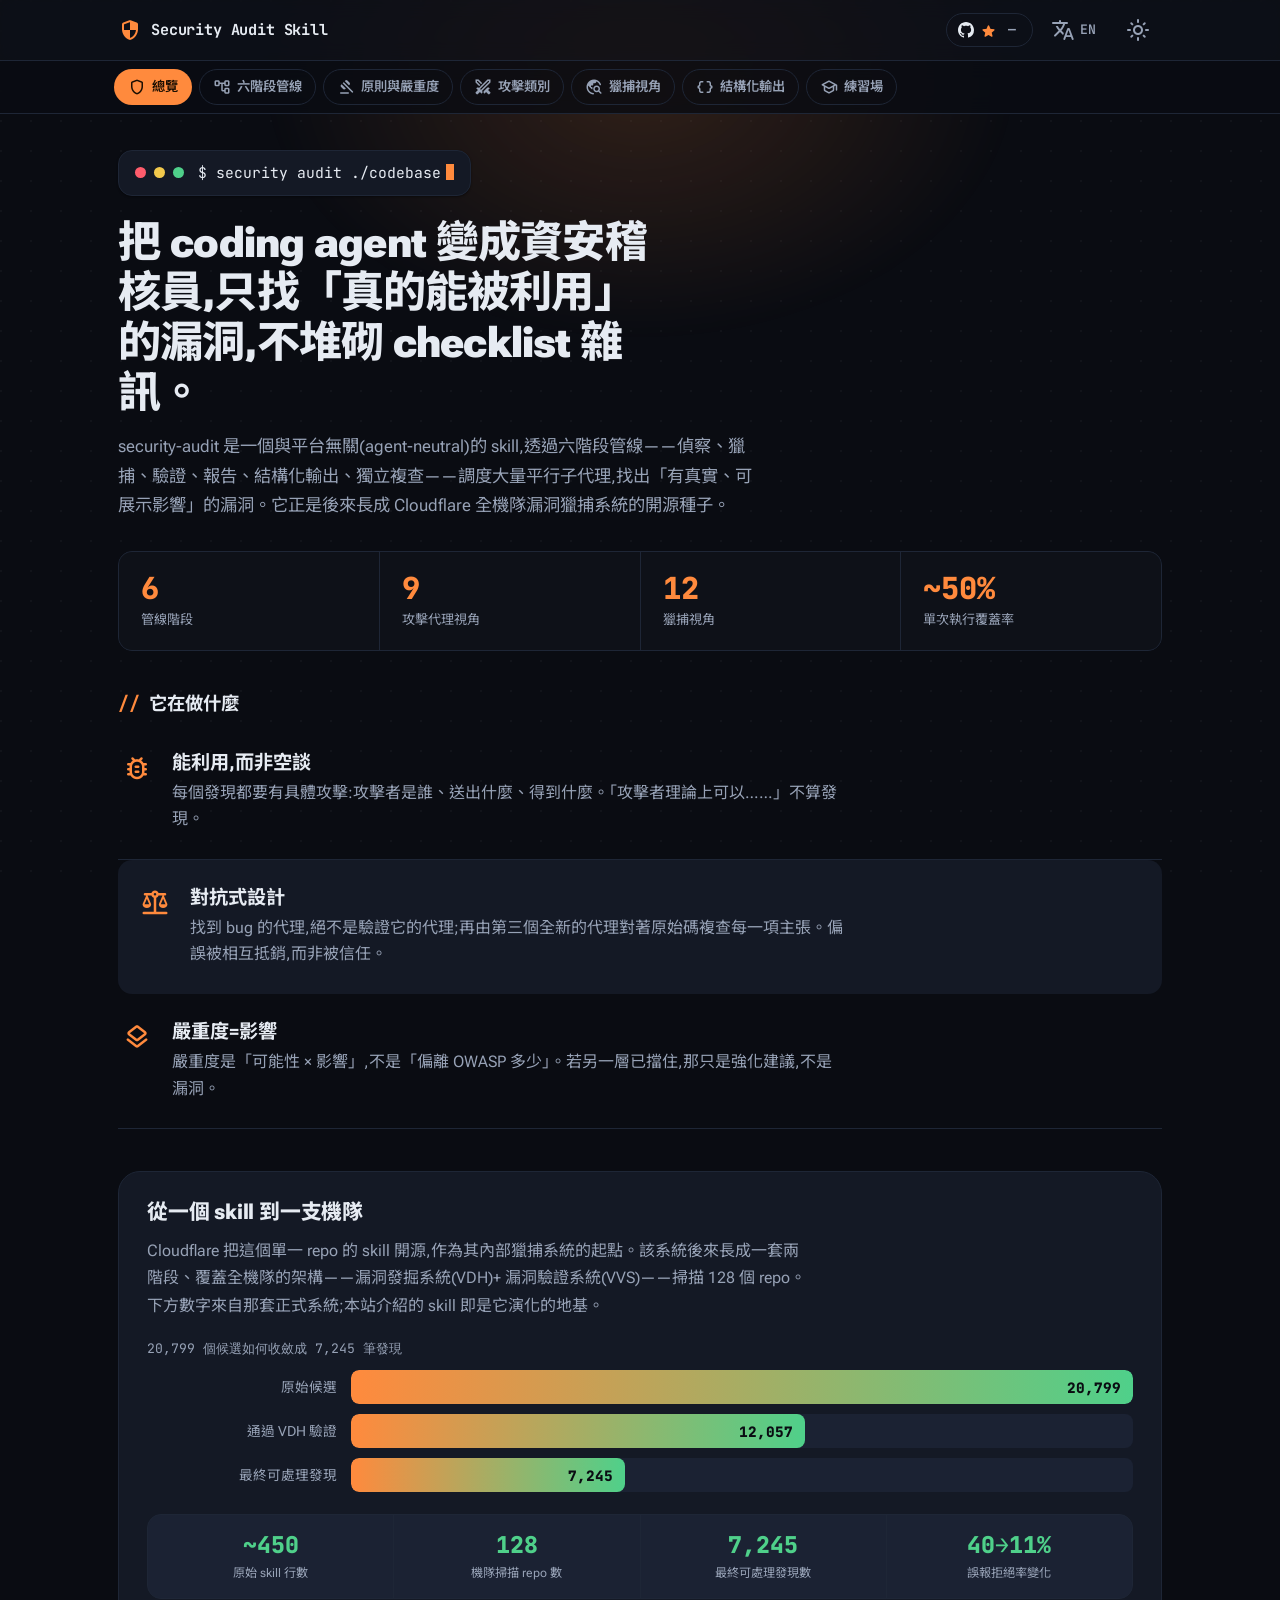
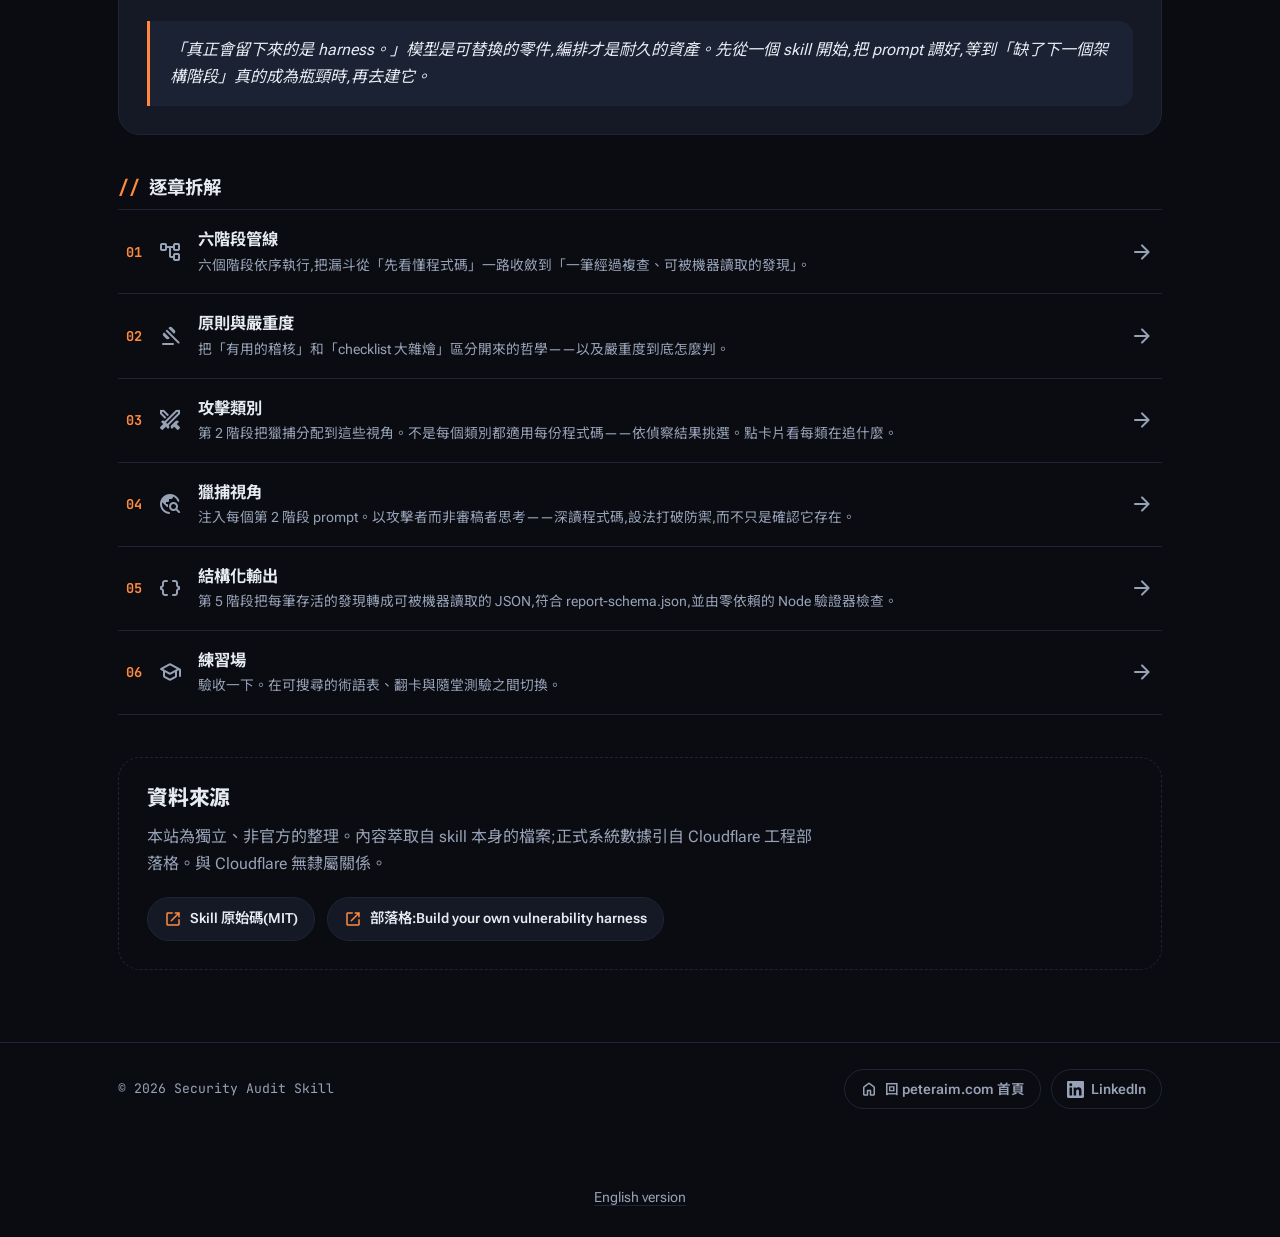
==== zh-Hant/index.html @ 6f6c8553 "feat: 中文版有自己的網址 /zh-Hant/,一個語言一個網址 原本七頁只有英文一組網址,中文內容只活在 JS 字典裡:搜尋引擎抓不到中文版, 使用者也無法把中文版分享出去(貼出去的連結對別人可" ====
<!DOCTYPE html>
<html lang="zh-Hant" data-theme="dark">
<head>
  <meta charset="UTF-8" />
  <title>總覽 · Security Audit Skill</title>
  <!-- Google tag (gtag.js) -->
  <script async src="https://www.googletagmanager.com/gtag/js?id=G-RM0FBMMBLL"></script>
  <script>
    window.dataLayer = window.dataLayer || [];
    function gtag(){dataLayer.push(arguments);}
    gtag('js', new Date());
    gtag('config', 'G-RM0FBMMBLL');
  </script>
  <meta name="viewport" content="width=device-width, initial-scale=1.0, viewport-fit=cover" />
  <meta name="description" content="Cloudflare 開源 agentic 資安稽核 skill 的互動式拆解。" />
  <meta name="theme-color" content="#0A0C12" />
  <link rel="icon" href="data:image/svg+xml,<svg xmlns='http://www.w3.org/2000/svg' viewBox='0 0 32 32'><rect width='32' height='32' rx='7' fill='%23FF8A3D'/><path d='M16 5 L25 8 V15 C25 21 21 25 16 27 C11 25 7 21 7 15 V8 Z' fill='%230A0C12'/><path d='M12.4 16 l2.5 2.5 L20 13.3' fill='none' stroke='%23FF8A3D' stroke-width='2.3' stroke-linecap='round' stroke-linejoin='round'/></svg>" />
  <link rel="canonical" href="https://cloudflare-security-skill.peteraim.com/zh-Hant/" />
  <link rel="alternate" hreflang="en" href="https://cloudflare-security-skill.peteraim.com/" />
  <link rel="alternate" hreflang="zh-Hant" href="https://cloudflare-security-skill.peteraim.com/zh-Hant/" />
  <link rel="alternate" hreflang="x-default" href="https://cloudflare-security-skill.peteraim.com/" />
  <meta property="og:type" content="website" />
  <meta property="og:site_name" content="Security Audit Skill" />
  <meta property="og:title" content="總覽 · Security Audit Skill" />
  <meta property="og:description" content="Cloudflare 開源 agentic 資安稽核 skill 的互動式拆解。" />
  <meta property="og:url" content="https://cloudflare-security-skill.peteraim.com/zh-Hant/" />
  <meta name="twitter:card" content="summary" />
  <meta name="twitter:title" content="總覽 · Security Audit Skill" />
  <meta name="twitter:description" content="Cloudflare 開源 agentic 資安稽核 skill 的互動式拆解。" />
  <link rel="preconnect" href="https://fonts.googleapis.com" />
  <link rel="preconnect" href="https://fonts.gstatic.com" crossorigin />
  <link href="https://fonts.googleapis.com/css2?family=Roboto+Flex:opsz,wght@8..144,400..700&family=Noto+Sans+TC:wght@400;500;700&family=JetBrains+Mono:wght@400;500;700&display=swap" rel="stylesheet" />
  <link href="https://fonts.googleapis.com/css2?family=Material+Symbols+Rounded:opsz,wght,FILL,GRAD@24,400,0,0&display=swap" rel="stylesheet" />
  <link rel="stylesheet" href="../assets/styles.css" />
  <script type="application/ld+json">
  {
    "@context": "https://schema.org",
    "@type": "WebSite",
    "name": "Security Audit Skill",
    "description": "Cloudflare 開源 agentic 資安稽核 skill 的互動式拆解。",
    "url": "https://cloudflare-security-skill.peteraim.com/zh-Hant/"
  }
  </script>
</head>
<body data-page="home">
  <!-- shell.js injects the app bar, cross-page nav, footer and dialog around this -->
  <main id="page">
<section class="hero" data-item=""><div class="terminal" aria-hidden="true"><span class="terminal__dot"></span><span class="terminal__dot"></span><span class="terminal__dot"></span><code class="terminal__cmd">$ security audit ./codebase<span class="terminal__caret"></span></code></div><h1 class="hero__title">把 coding agent 變成資安稽核員,只找「真的能被利用」的漏洞,不堆砌 checklist 雜訊。</h1><p class="hero__lede">security-audit 是一個與平台無關(agent-neutral)的 skill,透過六階段管線——偵察、獵捕、驗證、報告、結構化輸出、獨立複查——調度大量平行子代理,找出「有真實、可展示影響」的漏洞。它正是後來長成 Cloudflare 全機隊漏洞獵捕系統的開源種子。</p></section><div class="statbar"><div class="statbar__item" data-item=""><b class="statbar__value" data-count="6">6</b><span class="statbar__label">管線階段</span></div><div class="statbar__item" data-item=""><b class="statbar__value" data-count="9">9</b><span class="statbar__label">攻擊代理視角</span></div><div class="statbar__item" data-item=""><b class="statbar__value" data-count="12">12</b><span class="statbar__label">獵捕視角</span></div><div class="statbar__item" data-item=""><b class="statbar__value" data-count="~50%">~50%</b><span class="statbar__label">單次執行覆蓋率</span></div></div><h2 class="section-label"><span class="section-label__hash">//</span> 它在做什麼</h2><div class="fbands"><div class="fband reveal is-in" data-item=""><div class="fband__inner"><span class="material-symbols-rounded fband__icon" aria-hidden="true">bug_report</span><div class="fband__text"><h3 class="fband__title">能利用,而非空談</h3><p class="fband__body">每個發現都要有具體攻擊:攻擊者是誰、送出什麼、得到什麼。「攻擊者理論上可以……」不算發現。</p></div></div></div><div class="fband reveal fband--alt is-in" data-item=""><div class="fband__inner"><span class="material-symbols-rounded fband__icon" aria-hidden="true">balance</span><div class="fband__text"><h3 class="fband__title">對抗式設計</h3><p class="fband__body">找到 bug 的代理,絕不是驗證它的代理;再由第三個全新的代理對著原始碼複查每一項主張。偏誤被相互抵銷,而非被信任。</p></div></div></div><div class="fband reveal is-in" data-item=""><div class="fband__inner"><span class="material-symbols-rounded fband__icon" aria-hidden="true">layers</span><div class="fband__text"><h3 class="fband__title">嚴重度=影響</h3><p class="fband__body">嚴重度是「可能性 × 影響」,不是「偏離 OWASP 多少」。若另一層已擋住,那只是強化建議,不是漏洞。</p></div></div></div></div><section class="band reveal is-in" data-item="" aria-labelledby="lineageH"><h2 class="band__title" id="lineageH">從一個 skill 到一支機隊</h2><p class="band__body">Cloudflare 把這個單一 repo 的 skill 開源,作為其內部獵捕系統的起點。該系統後來長成一套兩階段、覆蓋全機隊的架構——漏洞發掘系統(VDH)+ 漏洞驗證系統(VVS)——掃描 128 個 repo。下方數字來自那套正式系統;本站介紹的 skill 即是它演化的地基。</p><div class="funnel" data-item=""><div class="funnel__h">20,799 個候選如何收斂成 7,245 筆發現</div><div class="funnel__row"><span class="funnel__label">原始候選</span><div class="funnel__track"><div class="funnel__bar" style="width:100%"><span class="funnel__val">20,799</span></div></div></div><div class="funnel__row"><span class="funnel__label">通過 VDH 驗證</span><div class="funnel__track"><div class="funnel__bar" style="width:58%"><span class="funnel__val">12,057</span></div></div></div><div class="funnel__row"><span class="funnel__label">最終可處理發現</span><div class="funnel__track"><div class="funnel__bar" style="width:35%"><span class="funnel__val">7,245</span></div></div></div></div><div class="metricbar"><div class="metricbar__item"><b class="metricbar__value">~450</b><span class="metricbar__label">原始 skill 行數</span></div><div class="metricbar__item"><b class="metricbar__value">128</b><span class="metricbar__label">機隊掃描 repo 數</span></div><div class="metricbar__item"><b class="metricbar__value">7,245</b><span class="metricbar__label">最終可處理發現數</span></div><div class="metricbar__item"><b class="metricbar__value">40→11%</b><span class="metricbar__label">誤報拒絕率變化</span></div></div><blockquote class="quote">「真正會留下來的是 harness。」模型是可替換的零件,編排才是耐久的資產。先從一個 skill 開始,把 prompt 調好,等到「缺了下一個架構階段」真的成為瓶頸時,再去建它。</blockquote></section><h2 class="section-label"><span class="section-label__hash">//</span> 逐章拆解</h2><nav class="idxlist" aria-label="逐章拆解"><a class="idxrow reveal is-in" data-item="" href="pipeline.html" aria-label="六階段管線"><span class="idxrow__n">01</span><span class="material-symbols-rounded idxrow__icon" aria-hidden="true">account_tree</span><span class="idxrow__text"><b>六階段管線</b><span>六個階段依序執行,把漏斗從「先看懂程式碼」一路收斂到「一筆經過複查、可被機器讀取的發現」。</span></span><span class="material-symbols-rounded idxrow__go" aria-hidden="true">arrow_forward</span></a><a class="idxrow reveal is-in" data-item="" href="principles.html" aria-label="原則與嚴重度"><span class="idxrow__n">02</span><span class="material-symbols-rounded idxrow__icon" aria-hidden="true">gavel</span><span class="idxrow__text"><b>原則與嚴重度</b><span>把「有用的稽核」和「checklist 大雜燴」區分開來的哲學——以及嚴重度到底怎麼判。</span></span><span class="material-symbols-rounded idxrow__go" aria-hidden="true">arrow_forward</span></a><a class="idxrow reveal is-in" data-item="" href="attacks.html" aria-label="攻擊類別"><span class="idxrow__n">03</span><span class="material-symbols-rounded idxrow__icon" aria-hidden="true">swords</span><span class="idxrow__text"><b>攻擊類別</b><span>第 2 階段把獵捕分配到這些視角。不是每個類別都適用每份程式碼——依偵察結果挑選。點卡片看每類在追什麼。</span></span><span class="material-symbols-rounded idxrow__go" aria-hidden="true">arrow_forward</span></a><a class="idxrow reveal is-in" data-item="" href="hunting.html" aria-label="獵捕視角"><span class="idxrow__n">04</span><span class="material-symbols-rounded idxrow__icon" aria-hidden="true">travel_explore</span><span class="idxrow__text"><b>獵捕視角</b><span>注入每個第 2 階段 prompt。以攻擊者而非審稿者思考——深讀程式碼,設法打破防禦,而不只是確認它存在。</span></span><span class="material-symbols-rounded idxrow__go" aria-hidden="true">arrow_forward</span></a><a class="idxrow reveal is-in" data-item="" href="schema.html" aria-label="結構化輸出"><span class="idxrow__n">05</span><span class="material-symbols-rounded idxrow__icon" aria-hidden="true">data_object</span><span class="idxrow__text"><b>結構化輸出</b><span>第 5 階段把每筆存活的發現轉成可被機器讀取的 JSON,符合 report-schema.json,並由零依賴的 Node 驗證器檢查。</span></span><span class="material-symbols-rounded idxrow__go" aria-hidden="true">arrow_forward</span></a><a class="idxrow reveal is-in" data-item="" href="practice.html" aria-label="練習場"><span class="idxrow__n">06</span><span class="material-symbols-rounded idxrow__icon" aria-hidden="true">school</span><span class="idxrow__text"><b>練習場</b><span>驗收一下。在可搜尋的術語表、翻卡與隨堂測驗之間切換。</span></span><span class="material-symbols-rounded idxrow__go" aria-hidden="true">arrow_forward</span></a></nav><section class="band band--muted reveal is-in" data-item="" aria-labelledby="srcH"><h2 class="band__title" id="srcH">資料來源</h2><p class="band__body">本站為獨立、非官方的整理。內容萃取自 skill 本身的檔案;正式系統數據引自 Cloudflare 工程部落格。與 Cloudflare 無隸屬關係。</p><div class="srclinks"><a class="srclink" href="https://github.com/cloudflare/security-audit-skill" target="_blank" rel="noopener"><span class="material-symbols-rounded" aria-hidden="true">open_in_new</span><span>Skill 原始碼(MIT)</span></a><a class="srclink" href="https://blog.cloudflare.com/build-your-own-vulnerability-harness" target="_blank" rel="noopener"><span class="material-symbols-rounded" aria-hidden="true">open_in_new</span><span>部落格:Build your own vulnerability harness</span></a></div></section>
</main>

  <script src="../data/data.js"></script>
  <script src="../assets/shell.js"></script>
  <script src="../assets/app.js"></script>
<p class="lang-alt-link" style="text-align:center;padding:12px;"><a href="/" hreflang="en" rel="alternate" lang="en">English version</a></p>
</body>
</html>
---- assets/styles.css ----
/* =========================================================================
   styles.css — "security console" aesthetic on an MD3 token base.
   Dark-first, monospace accents, severity color coding. Pure CSS, no build.
   Non-card layouts: stat strips, feature rows, index lists, a stepper,
   numbered editorial lists, an accordion, and tables.
   shell.js depends on the chrome classes (appbar, gh-star, pagenav, navpill,
   footer, dialog, skip-link, icon-btn) — keep them styled.
   ========================================================================= */

/* ---- Tokens : DARK (default) ---- */
:root,
[data-theme="dark"] {
  --background:#0A0C12; --on-background:#E6EBF2;
  --surface:#0E1118;
  --surface-container:#141925; --surface-container-high:#1B2233; --surface-variant:#232B3D;
  --on-surface:#E6EBF2; --on-surface-variant:#97A2B6;
  --outline:#2C3547; --outline-variant:#1E2636;
  --primary:#FF8A3D; --on-primary:#1A0E02; --primary-container:#3A2410; --on-primary-container:#FFD9B8;
  --secondary:#4FD08A; --on-secondary:#06210F; --secondary-container:#123322; --on-secondary-container:#BFF3D6;
  --error:#FF5C6C; --success:#4FD08A;
  --sev-critical:#FF5C6C; --sev-high:#FF9B42; --sev-medium:#F2C94C; --sev-low:#5AA9FF;
  --grid-dot:rgba(255,255,255,.035);
  --glow:rgba(255,138,61,.16);
  --elev-1:0 1px 2px rgba(0,0,0,.4);
  --elev-2:0 6px 20px rgba(0,0,0,.45);
  --elev-3:0 16px 48px rgba(0,0,0,.55);
  --radius-sm:8px; --radius:14px; --radius-lg:22px;
  --font-body:"Roboto Flex","Inter","Noto Sans TC",system-ui,sans-serif;
  --font-mono:"JetBrains Mono","Roboto Mono",ui-monospace,SFMono-Regular,Menlo,monospace;
}
/* ---- Tokens : LIGHT ---- */
[data-theme="light"] {
  --background:#F4F6FA; --on-background:#131722;
  --surface:#FFFFFF;
  --surface-container:#FFFFFF; --surface-container-high:#EEF1F6; --surface-variant:#E3E8F0;
  --on-surface:#131722; --on-surface-variant:#51607A;
  --outline:#C3CCDA; --outline-variant:#DCE3EE;
  --primary:#C2570C; --on-primary:#FFFFFF; --primary-container:#FFE7D2; --on-primary-container:#4A2400;
  --secondary:#1F9D57; --on-secondary:#FFFFFF; --secondary-container:#D6F5E3; --on-secondary-container:#0A3D22;
  --error:#D32F3C; --success:#1F9D57;
  --sev-critical:#D32F3C; --sev-high:#C2570C; --sev-medium:#B7860B; --sev-low:#2563C9;
  --grid-dot:rgba(20,30,60,.05);
  --glow:rgba(194,87,12,.10);
  --elev-1:0 1px 2px rgba(20,30,60,.08),0 1px 3px rgba(20,30,60,.06);
  --elev-2:0 6px 18px rgba(20,30,60,.10);
  --elev-3:0 16px 44px rgba(20,30,60,.16);
}

/* ---- Reset / base ---- */
* { box-sizing:border-box; }
html { scroll-behavior:smooth; -webkit-text-size-adjust:100%; }
body {
  margin:0; font-family:var(--font-body); background:var(--background); color:var(--on-background);
  -webkit-font-smoothing:antialiased; transition:background .25s,color .25s; overflow-x:hidden; line-height:1.5;
}
body::before {
  content:""; position:fixed; inset:0; z-index:-2; pointer-events:none;
  background-image:radial-gradient(circle at 1px 1px,var(--grid-dot) 1px,transparent 0);
  background-size:30px 30px;
}
body::after {
  content:""; position:fixed; top:-180px; left:50%; transform:translateX(-50%); width:760px; height:520px; z-index:-1;
  background:radial-gradient(ellipse at center,var(--glow),transparent 70%); pointer-events:none; filter:blur(8px);
}
a { color:inherit; text-decoration:none; }
h1,h2,h3,h4 { line-height:1.2; }
code,pre { font-family:var(--font-mono); }
.material-symbols-rounded { font-variation-settings:"FILL" 0,"wght" 400,"GRAD" 0,"opsz" 24; line-height:1; user-select:none; }
.skip-link {
  position:absolute; left:-999px; top:8px; z-index:60; background:var(--primary); color:var(--on-primary);
  padding:8px 14px; border-radius:var(--radius-lg); font-weight:600;
}
.skip-link:focus { left:12px; }
:focus-visible { outline:2px solid var(--primary); outline-offset:2px; }

/* ---- App bar ---- */
.appbar {
  position:sticky; top:0; z-index:30;
  background:color-mix(in srgb,var(--surface) 80%,transparent);
  backdrop-filter:saturate(160%) blur(10px); border-bottom:1px solid var(--outline-variant);
}
.appbar__inner { max-width:1080px; margin:0 auto; padding:10px 18px; display:flex; align-items:center; gap:12px; }
.brand { display:flex; align-items:center; gap:9px; font-weight:700; font-size:1.04rem; color:var(--on-surface); min-width:0; overflow:hidden; letter-spacing:-.01em; }
.brand__logo { color:var(--primary); flex:0 0 auto; }
.brand__name { overflow:hidden; text-overflow:ellipsis; white-space:nowrap; font-family:var(--font-mono); font-size:.95rem; }
.appbar__actions { margin-left:auto; display:flex; align-items:center; gap:6px; flex:0 0 auto; }
.icon-btn {
  display:inline-flex; align-items:center; gap:5px; border:1px solid transparent; background:transparent; color:var(--on-surface-variant);
  border-radius:var(--radius-lg); padding:7px 11px; cursor:pointer; font:inherit; transition:background .15s,color .15s,border-color .15s;
}
.icon-btn:hover { background:var(--surface-container-high); color:var(--on-surface); border-color:var(--outline-variant); }
.icon-btn__txt { font-size:.82rem; font-weight:600; font-family:var(--font-mono); }
.gh-star { display:inline-flex; align-items:center; gap:6px; padding:6px 11px; border:1px solid var(--outline-variant); border-radius:var(--radius-lg); color:var(--on-surface-variant); background:transparent; font-family:var(--font-mono); font-size:.82rem; font-weight:700; transition:background .15s,color .15s,border-color .15s; }
.gh-star:hover { background:var(--surface-container-high); color:var(--on-surface); border-color:var(--outline); }
.gh-star__mark { color:var(--on-surface); flex:0 0 auto; }
.gh-star__icon { font-size:17px; color:var(--primary); font-variation-settings:"FILL" 1,"wght" 500; }
.gh-star__count { font-variant-numeric:tabular-nums; min-width:1.4em; text-align:center; }
@media (max-width:480px) { .gh-star { padding:6px 9px; } .gh-star__icon { display:none; } }

/* ---- Cross-page nav ---- */
.pagenav {
  position:sticky; top:55px; z-index:25; border-bottom:1px solid var(--outline-variant);
  background:color-mix(in srgb,var(--background) 84%,transparent); backdrop-filter:saturate(160%) blur(10px);
}
.pagenav__inner { max-width:1080px; margin:0 auto; padding:8px 14px; display:flex; gap:7px; overflow-x:auto; scrollbar-width:none; }
.pagenav__inner::-webkit-scrollbar { display:none; }
.navpill {
  display:inline-flex; align-items:center; gap:6px; flex:0 0 auto; padding:7px 13px; border-radius:var(--radius-lg);
  font-size:.83rem; font-weight:600; color:var(--on-surface-variant); border:1px solid var(--outline-variant);
  background:transparent; white-space:nowrap; cursor:pointer; transition:background .15s,color .15s,border-color .15s;
}
.navpill .material-symbols-rounded { font-size:18px; }
.navpill:hover { background:var(--surface-container-high); color:var(--on-surface); }
.navpill--active { background:var(--primary); color:var(--on-primary); border-color:transparent; }

/* ---- Page scaffold ---- */
.page { max-width:1080px; margin:0 auto; padding:36px 18px 24px; }
.page-head { margin-bottom:26px; }
.page-head__eyebrow {
  display:inline-flex; align-items:center; gap:7px; font-family:var(--font-mono); font-size:.78rem; font-weight:600;
  letter-spacing:.06em; text-transform:uppercase; color:var(--primary);
  background:var(--primary-container); padding:5px 11px; border-radius:var(--radius-lg); margin-bottom:14px;
}
.page-head__eyebrow .material-symbols-rounded { font-size:16px; }
.page-head h1 { margin:0 0 10px; font-size:clamp(1.7rem,4.4vw,2.5rem); font-weight:800; letter-spacing:-.02em; color:var(--on-surface); }
.page-head__sub { margin:0; max-width:64ch; font-size:1.02rem; line-height:1.6; color:var(--on-surface-variant); }
.empty { color:var(--on-surface-variant); }
.lead { max-width:70ch; font-size:1.02rem; line-height:1.7; color:var(--on-surface-variant); margin:0 0 26px; }

.section-label { font-size:1.15rem; font-weight:700; color:var(--on-surface); margin:42px 0 10px; letter-spacing:-.01em; }
.section-label__hash { font-family:var(--font-mono); color:var(--primary); margin-right:6px; }
.block { margin:44px 0 0; }
.block__title { font-size:1.2rem; font-weight:700; color:var(--on-surface); margin:0 0 8px; letter-spacing:-.01em; }
.block__note { margin:0 0 16px; color:var(--on-surface-variant); max-width:66ch; line-height:1.6; }

/* ---- reveal-on-scroll ---- */
.reveal { opacity:0; transform:translateY(14px); transition:opacity .55s ease,transform .55s ease; }
.reveal.is-in { opacity:1; transform:none; }

/* ---- HOME : hero + stat strip + feature rows + lineage band + index list ---- */
.hero { margin-bottom:8px; }
.terminal {
  display:inline-flex; align-items:center; gap:8px; background:var(--surface-container); border:1px solid var(--outline-variant);
  border-radius:var(--radius); padding:11px 16px; box-shadow:var(--elev-1); max-width:100%; overflow:hidden;
}
.terminal__dot { width:11px; height:11px; border-radius:50%; background:var(--outline); flex:0 0 auto; }
.terminal__dot:nth-child(1){ background:var(--sev-critical); }
.terminal__dot:nth-child(2){ background:var(--sev-medium); }
.terminal__dot:nth-child(3){ background:var(--success); }
.terminal__cmd { font-family:var(--font-mono); font-size:.92rem; color:var(--on-surface); white-space:nowrap; margin-left:6px; }
.terminal__caret { display:inline-block; width:8px; height:1.05em; background:var(--primary); margin-left:5px; vertical-align:-2px; animation:blink 1.1s step-end infinite; }
@keyframes blink { 50% { opacity:0; } }
.hero__title { margin:22px 0 14px; font-size:clamp(1.8rem,4.6vw,2.7rem); font-weight:800; letter-spacing:-.02em; line-height:1.16; color:var(--on-surface); max-width:22ch; }
.hero__lede { max-width:72ch; font-size:1.08rem; line-height:1.7; color:var(--on-surface-variant); margin:0; }

/* inline stat strip (separated cells, NOT cards) */
.statbar { display:grid; grid-template-columns:repeat(auto-fit,minmax(150px,1fr)); gap:1px; background:var(--outline-variant); border:1px solid var(--outline-variant); border-radius:var(--radius); overflow:hidden; margin-top:30px; }
.statbar__item { background:var(--surface); padding:20px 22px; display:flex; flex-direction:column; gap:5px; }
.statbar__value { font-family:var(--font-mono); font-size:1.9rem; font-weight:800; color:var(--primary); line-height:1.1; font-variant-numeric:tabular-nums; }
.statbar__label { font-size:.82rem; color:var(--on-surface-variant); }

/* feature rows (full-width, icon + text, divided) */
.flist { margin-top:34px; border-top:1px solid var(--outline-variant); }
.frow { display:flex; gap:18px; align-items:flex-start; padding:22px 4px; border-bottom:1px solid var(--outline-variant); }
.frow__icon { font-size:26px; color:var(--primary); flex:0 0 auto; margin-top:2px; }
.frow__title { margin:0 0 5px; font-size:1.08rem; font-weight:700; color:var(--on-surface); }
.frow__body { margin:0; color:var(--on-surface-variant); line-height:1.65; max-width:74ch; }

/* lineage / sources band */
.band { margin-top:42px; padding:28px; border:1px solid var(--outline-variant); border-radius:var(--radius-lg); background:var(--surface-container); }
.band--muted { background:transparent; border-style:dashed; }
.band__title { margin:0 0 12px; font-size:1.3rem; font-weight:800; color:var(--on-surface); letter-spacing:-.01em; }
.band__body { margin:0 0 20px; max-width:74ch; line-height:1.7; color:var(--on-surface-variant); }
.metricbar { display:grid; grid-template-columns:repeat(auto-fit,minmax(120px,1fr)); gap:1px; background:var(--outline-variant); border:1px solid var(--outline-variant); border-radius:var(--radius); overflow:hidden; margin-bottom:22px; }
.metricbar__item { background:var(--surface-container-high); padding:16px; text-align:center; }
.metricbar__value { display:block; font-family:var(--font-mono); font-size:1.45rem; font-weight:800; color:var(--secondary); line-height:1.2; }
.metricbar__label { display:block; margin-top:5px; font-size:.76rem; color:var(--on-surface-variant); }
.quote {
  margin:0; padding:16px 20px; border-left:3px solid var(--primary); background:var(--surface-container-high);
  border-radius:0 var(--radius) var(--radius) 0; color:var(--on-surface); font-size:1rem; line-height:1.65; font-style:italic;
}
.srclinks { display:flex; flex-wrap:wrap; gap:12px; }
.srclink {
  display:inline-flex; align-items:center; gap:8px; padding:10px 16px; border-radius:var(--radius-lg);
  border:1px solid var(--outline-variant); background:var(--surface-container); color:var(--on-surface);
  font-size:.9rem; font-weight:600; transition:border-color .15s,background .15s;
}
.srclink:hover { border-color:var(--primary); background:var(--surface-container-high); }
.srclink .material-symbols-rounded { font-size:18px; color:var(--primary); }

/* index / table-of-contents list */
.idxlist { border-top:1px solid var(--outline-variant); margin-top:4px; }
.idxrow { display:flex; align-items:center; gap:16px; padding:18px 8px; border-bottom:1px solid var(--outline-variant); transition:background .15s,padding .15s; }
.idxrow:hover { background:var(--surface-container); padding-left:14px; }
.idxrow__n { font-family:var(--font-mono); font-size:.85rem; font-weight:700; color:var(--primary); flex:0 0 auto; }
.idxrow__icon { font-size:24px; color:var(--on-surface-variant); flex:0 0 auto; }
.idxrow:hover .idxrow__icon { color:var(--primary); }
.idxrow__text { display:flex; flex-direction:column; gap:2px; min-width:0; flex:1; }
.idxrow__text b { font-size:1.02rem; font-weight:700; color:var(--on-surface); }
.idxrow__text span { font-size:.86rem; color:var(--on-surface-variant); overflow:hidden; text-overflow:ellipsis; white-space:nowrap; }
.idxrow__go { color:var(--on-surface-variant); flex:0 0 auto; transition:transform .15s,color .15s; }
.idxrow:hover .idxrow__go { color:var(--primary); transform:translateX(4px); }

/* ---- PIPELINE : connected stepper ---- */
.steps { list-style:none; margin:0; padding:0; }
.step { display:grid; grid-template-columns:48px 1fr; gap:18px; }
.step__rail { position:relative; display:flex; justify-content:center; }
.step__rail::before { content:""; position:absolute; top:2px; bottom:-28px; width:2px; background:var(--outline-variant); }
.step:last-child .step__rail::before { display:none; }
.step__num { position:relative; z-index:1; width:40px; height:40px; border-radius:50%; display:grid; place-items:center; background:var(--background); border:2px solid var(--primary); color:var(--primary); font-family:var(--font-mono); font-weight:700; font-size:.92rem; }
.step__body { padding-bottom:28px; border-bottom:1px solid var(--outline-variant); }
.step:last-child .step__body { border-bottom:none; padding-bottom:6px; }
.step__top { display:flex; flex-wrap:wrap; align-items:center; gap:10px 14px; margin-bottom:10px; }
.step__name { margin:0; font-size:1.2rem; font-weight:700; color:var(--on-surface); }
.badge { display:inline-flex; align-items:center; gap:6px; font-family:var(--font-mono); font-size:.74rem; font-weight:600; padding:4px 10px; border-radius:var(--radius-lg); border:1px solid var(--outline-variant); color:var(--on-surface-variant); }
.badge--agents { color:var(--secondary); background:var(--secondary-container); border-color:transparent; }
.badge .material-symbols-rounded { font-size:15px; }
.step__summary { margin:0 0 14px; line-height:1.65; color:var(--on-surface); }
.step__out { display:inline-flex; align-items:center; gap:7px; margin-bottom:12px; font-size:.84rem; color:var(--on-surface-variant); }
.step__out .material-symbols-rounded { font-size:17px; color:var(--primary); }
.step__out code { font-family:var(--font-mono); color:var(--on-surface); background:var(--surface-container-high); padding:2px 8px; border-radius:var(--radius-sm); }
.step__detail { margin:0; padding-left:20px; display:flex; flex-direction:column; gap:7px; }
.step__detail li { font-size:.9rem; line-height:1.55; color:var(--on-surface-variant); }
.step__detail li::marker { color:var(--primary); }

.callout {
  display:flex; gap:16px; align-items:flex-start; background:var(--surface-container-high); border:1px solid var(--outline-variant);
  border-left:3px solid var(--primary); border-radius:var(--radius); padding:20px 22px; margin-top:34px;
}
.callout__icon { font-size:26px; color:var(--primary); flex:0 0 auto; }
.callout__title { margin:0 0 6px; font-size:1.05rem; font-weight:700; color:var(--on-surface); }
.callout__body { margin:0; line-height:1.6; color:var(--on-surface-variant); }
.cmdline { display:inline-flex; align-items:center; gap:9px; margin-top:14px; background:var(--background); border:1px solid var(--outline-variant); border-radius:var(--radius-sm); padding:9px 14px; font-family:var(--font-mono); font-size:.86rem; }
.cmdline__prompt { color:var(--secondary); font-weight:700; }
.cmdline code { color:var(--on-surface); }

/* ---- PRINCIPLES : numbered definition list + severity ladder + numbered anti-patterns ---- */
.deflist { border-top:1px solid var(--outline-variant); }
.defrow { display:grid; grid-template-columns:auto auto 1fr; gap:16px; align-items:start; padding:22px 4px; border-bottom:1px solid var(--outline-variant); }
.defrow__n { font-family:var(--font-mono); font-size:1.05rem; font-weight:800; color:var(--primary); }
.defrow__icon { font-size:24px; color:var(--on-surface-variant); }
.defrow__title { margin:0 0 5px; font-size:1.08rem; font-weight:700; color:var(--on-surface); }
.defrow__body { margin:0; color:var(--on-surface-variant); line-height:1.6; max-width:74ch; }

.sev-ladder { display:flex; flex-direction:column; gap:10px; }
.sev { display:grid; grid-template-columns:120px 1fr; gap:16px; align-items:center; background:var(--surface-container); border:1px solid var(--outline-variant); border-left:5px solid var(--sev); border-radius:var(--radius); padding:16px 18px; }
.sev--critical { --sev:var(--sev-critical); }
.sev--high { --sev:var(--sev-high); }
.sev--medium { --sev:var(--sev-medium); }
.sev--low { --sev:var(--sev-low); }
.sev__tag { font-family:var(--font-mono); font-weight:800; font-size:.92rem; letter-spacing:.04em; color:var(--sev); }
.sev__body { margin:0; font-size:.92rem; line-height:1.55; color:var(--on-surface-variant); }

/* numbered editorial list (anti-patterns + hunting angles) */
.numlist { list-style:none; margin:0; padding:0; border-top:1px solid var(--outline-variant); }
.numrow { display:grid; grid-template-columns:auto 1fr; gap:18px; align-items:start; padding:20px 4px; border-bottom:1px solid var(--outline-variant); }
.numrow__n { font-family:var(--font-mono); font-size:1.1rem; font-weight:800; color:var(--primary); min-width:1.7em; }
.numrow__n--x { color:var(--error); }
.numrow__title { margin:0 0 5px; font-size:1.05rem; font-weight:700; color:var(--on-surface); }
.numrow__body { margin:0; color:var(--on-surface-variant); line-height:1.6; max-width:74ch; }

/* ---- ATTACKS : accordion ---- */
.acc { border-top:1px solid var(--outline-variant); }
.acc-item { border-bottom:1px solid var(--outline-variant); }
.acc-sum { display:flex; align-items:center; gap:14px; padding:18px 6px; cursor:pointer; list-style:none; }
.acc-sum::-webkit-details-marker { display:none; }
.acc-sum__icon { font-size:24px; color:var(--primary); flex:0 0 auto; }
.acc-sum__text { display:flex; flex-direction:column; gap:2px; min-width:0; flex:1; }
.acc-sum__title { font-size:1.06rem; font-weight:700; color:var(--on-surface); }
.acc-sum__desc { font-size:.88rem; color:var(--on-surface-variant); overflow:hidden; text-overflow:ellipsis; white-space:nowrap; }
.acc-chevron { color:var(--on-surface-variant); transition:transform .2s,color .2s; flex:0 0 auto; }
.acc-item[open] .acc-chevron { transform:rotate(180deg); color:var(--primary); }
.acc-item[open] .acc-sum__title { color:var(--primary); }
.acc-item[open] .acc-sum__desc { white-space:normal; }
.acc-body { padding:0 6px 22px 44px; }
.acc-body > p { margin:0; color:var(--on-surface-variant); line-height:1.7; }
.acc-body .card__tags { margin:0 0 14px; }
.acc-sub { margin:18px 0 8px; font-size:.78rem; font-family:var(--font-mono); letter-spacing:.04em; text-transform:uppercase; color:var(--primary); }
.acc-list { margin:0; padding-left:20px; display:flex; flex-direction:column; gap:7px; }
.acc-list li { color:var(--on-surface-variant); line-height:1.55; }
.acc-list li::marker { color:var(--primary); }

/* toolbar / search / chips / tags (shared) */
.toolbar { display:flex; flex-wrap:wrap; gap:12px; align-items:center; margin-bottom:14px; }
.search-wrap { position:relative; flex:1 1 240px; min-width:180px; }
.search-ic { position:absolute; left:13px; top:50%; transform:translateY(-50%); color:var(--on-surface-variant); font-size:20px; pointer-events:none; }
.search { width:100%; padding:11px 14px 11px 42px; border-radius:var(--radius-lg); border:1px solid var(--outline-variant); background:var(--surface-container); color:var(--on-surface); font:inherit; }
.search::placeholder { color:var(--on-surface-variant); }
.search:focus { outline:2px solid var(--primary); outline-offset:1px; border-color:transparent; }
.chips { display:flex; flex-wrap:wrap; gap:8px; }
.chip { padding:8px 14px; border-radius:var(--radius-lg); font-size:.83rem; font-weight:600; color:var(--on-surface-variant); border:1px solid var(--outline-variant); background:transparent; cursor:pointer; transition:background .15s,color .15s,border-color .15s; }
.chip:hover { background:var(--surface-container-high); color:var(--on-surface); }
.chip--active { background:var(--primary); color:var(--on-primary); border-color:transparent; }
.result-count { margin:0 0 12px; font-size:.82rem; font-family:var(--font-mono); color:var(--on-surface-variant); }
.tag { font-size:.72rem; font-family:var(--font-mono); color:var(--on-surface-variant); background:var(--surface-variant); padding:2px 8px; border-radius:var(--radius-sm); }
.card__tags { display:flex; flex-wrap:wrap; gap:6px; }

/* validation checklist (hunting) */
.rules { list-style:none; margin:0; padding:0; display:flex; flex-direction:column; gap:10px; }
.rule { display:flex; gap:11px; align-items:flex-start; background:var(--surface-container); border:1px solid var(--outline-variant); border-radius:var(--radius); padding:14px 18px; line-height:1.55; color:var(--on-surface); }
.rule__check { color:var(--success); font-size:20px; flex:0 0 auto; margin-top:1px; }

/* ---- SCHEMA : tables + code window ---- */
.table-wrap { overflow-x:auto; border-radius:var(--radius); border:1px solid var(--outline-variant); }
.fld-table { width:100%; border-collapse:collapse; background:var(--surface-container); font-size:.88rem; }
.fld-table th,.fld-table td { padding:11px 14px; text-align:left; border-bottom:1px solid var(--outline-variant); vertical-align:top; }
.fld-table thead th { background:var(--surface-container-high); font-weight:700; color:var(--on-surface-variant); font-size:.78rem; letter-spacing:.04em; text-transform:uppercase; white-space:nowrap; }
.fld-table tbody tr:last-child td { border-bottom:none; }
.fld-table tbody tr:hover { background:var(--surface-container-high); }
.fld__name code { color:var(--primary); font-weight:600; }
.fld__type code { color:var(--secondary); font-size:.82rem; }
.fld__desc { color:var(--on-surface-variant); line-height:1.5; }
.codewin { border:1px solid var(--outline-variant); border-radius:var(--radius); overflow:hidden; background:var(--surface); }
.codewin__bar { display:flex; align-items:center; gap:8px; padding:9px 14px; background:var(--surface-container-high); border-bottom:1px solid var(--outline-variant); }
.codewin__name { margin-left:8px; font-family:var(--font-mono); font-size:.8rem; color:var(--on-surface-variant); }
.codewin__body { margin:0; padding:18px 20px; overflow:auto; font-size:.82rem; line-height:1.6; color:var(--on-surface); }
.codewin__body code { font-family:var(--font-mono); white-space:pre; }

/* ---- DIALOG (injected by shell; kept for compatibility) ---- */
.dialog { border:1px solid var(--outline-variant); border-radius:var(--radius-lg); background:var(--surface-container); color:var(--on-surface); max-width:600px; width:calc(100% - 32px); padding:0; box-shadow:var(--elev-3); }
.dialog::backdrop { background:rgba(0,0,0,.62); backdrop-filter:blur(2px); }
.dialog__bar { display:flex; align-items:center; padding:8px 12px; border-bottom:1px solid var(--outline-variant); position:sticky; top:0; background:var(--surface-container); }
.dialog__spacer { flex:1; }
.dialog__body { padding:24px; }
.dialog__body h2 { margin:0 0 10px; color:var(--on-surface); }
.dialog__body p { color:var(--on-surface-variant); line-height:1.7; }

/* ---- PRACTICE ---- */
.seg { display:inline-flex; gap:4px; background:var(--surface-container-high); border:1px solid var(--outline-variant); border-radius:var(--radius-lg); padding:4px; margin-bottom:22px; flex-wrap:wrap; }
.seg__btn { border:none; background:transparent; color:var(--on-surface-variant); padding:9px 20px; border-radius:var(--radius-lg); cursor:pointer; font:inherit; font-weight:600; transition:background .15s,color .15s; }
.seg__btn:hover { color:var(--on-surface); }
.seg__btn--active { background:var(--primary); color:var(--on-primary); }

.glo-list { display:flex; flex-direction:column; gap:10px; }
.glo { background:var(--surface-container); border:1px solid var(--outline-variant); border-radius:var(--radius); overflow:hidden; }
.glo__term { display:flex; align-items:center; justify-content:space-between; gap:12px; padding:15px 18px; cursor:pointer; font-weight:700; color:var(--on-surface); list-style:none; }
.glo__term::-webkit-details-marker { display:none; }
.glo__term span:first-child { font-family:var(--font-mono); }
.glo__chev { transition:transform .2s; color:var(--on-surface-variant); }
.glo[open] .glo__chev { transform:rotate(180deg); }
.glo[open] .glo__term { color:var(--primary); }
.glo__def { margin:0; padding:0 18px 16px; font-size:.92rem; line-height:1.65; color:var(--on-surface-variant); }

.fc-grid { display:grid; grid-template-columns:repeat(auto-fill,minmax(230px,1fr)); gap:16px; }
.fc { display:block; position:relative; height:190px; perspective:1100px; border:none; background:transparent; padding:0; cursor:pointer; font:inherit; text-align:left; }
.fc__inner { position:absolute; inset:0; transition:transform .55s cubic-bezier(.4,.1,.2,1); transform-style:preserve-3d; }
.fc--flipped .fc__inner { transform:rotateY(180deg); }
.fc__face { position:absolute; inset:0; backface-visibility:hidden; -webkit-backface-visibility:hidden; border-radius:var(--radius); border:1px solid var(--outline-variant); padding:20px; display:flex; flex-direction:column; justify-content:center; gap:10px; overflow:auto; }
.fc__front { background:var(--surface-container); color:var(--on-surface); font-size:1.12rem; font-weight:700; }
.fc__back { background:var(--surface-container-high); color:var(--on-surface-variant); font-size:.9rem; line-height:1.55; transform:rotateY(180deg); }
.fc__tag { font-family:var(--font-mono); font-size:.66rem; font-weight:700; letter-spacing:.1em; color:var(--primary); }
.fc__back .fc__tag { color:var(--secondary); }

.quiz-head { display:flex; justify-content:flex-end; margin-bottom:14px; }
.quiz-score { font-family:var(--font-mono); font-size:.86rem; font-weight:700; color:var(--secondary); background:var(--secondary-container); padding:7px 14px; border-radius:var(--radius-lg); }
.quiz-list { display:flex; flex-direction:column; gap:18px; }
.quiz-q { background:var(--surface-container); border:1px solid var(--outline-variant); border-radius:var(--radius); padding:20px 22px; }
.quiz-q__text { margin:0 0 14px; font-size:1.04rem; font-weight:600; color:var(--on-surface); line-height:1.5; }
.quiz-q__n { display:inline-block; font-family:var(--font-mono); font-weight:800; color:var(--primary); margin-right:9px; }
.qopts { display:flex; flex-direction:column; gap:9px; }
.qopt { text-align:left; padding:12px 16px; border-radius:var(--radius-sm); border:1px solid var(--outline-variant); background:var(--surface); color:var(--on-surface); font:inherit; font-size:.93rem; cursor:pointer; transition:border-color .15s,background .15s; }
.qopt:hover:not(:disabled) { border-color:var(--primary); background:var(--surface-container-high); }
.qopt:disabled { cursor:default; }
.qopt--right { border-color:var(--success); background:var(--secondary-container); color:var(--on-secondary-container); font-weight:600; }
.qopt--wrong { border-color:var(--error); background:color-mix(in srgb,var(--error) 14%,transparent); }
.quiz-explain { margin:14px 0 0; padding:12px 16px; background:var(--surface-container-high); border-radius:var(--radius-sm); font-size:.9rem; line-height:1.6; color:var(--on-surface); }

/* ---- Footer ---- */
.footer { border-top:1px solid var(--outline-variant); margin-top:48px; }
.footer__inner { max-width:1080px; margin:0 auto; padding:26px 18px 48px; display:flex; align-items:center; justify-content:space-between; gap:16px; flex-wrap:wrap; }
.footer__text { margin:0; color:var(--on-surface-variant); font-size:.82rem; font-family:var(--font-mono); }
.footer__links { display:flex; gap:10px; flex-wrap:wrap; }
.footer__btn { display:inline-flex; align-items:center; gap:7px; padding:9px 15px; border-radius:var(--radius-lg); border:1px solid var(--outline-variant); color:var(--on-surface-variant); font-size:.85rem; font-weight:600; transition:border-color .15s,color .15s,background .15s; }
.footer__btn:hover { border-color:var(--primary); color:var(--primary); background:var(--surface-container); }
.footer__btn .material-symbols-rounded { font-size:18px; }
@media (max-width:560px) { .footer__inner { flex-direction:column; align-items:flex-start; } }

/* the other language, reachable without JavaScript */
.lang-alt-link a { color:var(--on-surface-variant); font-size:.85rem; border-bottom:1px solid var(--outline-variant); }
.lang-alt-link a:hover { color:var(--primary); border-bottom-color:var(--primary); }

/* ---- Responsive ---- */
@media (max-width:680px) {
  .step { grid-template-columns:40px 1fr; gap:13px; }
  .step__num { width:34px; height:34px; font-size:.82rem; }
  .sev { grid-template-columns:1fr; gap:6px; }
  .hero__lede { font-size:1.02rem; }
  .acc-body { padding-left:6px; }
}
@media (max-width:560px) {
  .statbar { grid-template-columns:repeat(2,1fr); }
  .metricbar { grid-template-columns:repeat(2,1fr); }
  .fc-grid { grid-template-columns:1fr; }
  .terminal__cmd { font-size:.8rem; white-space:normal; }
  .idxrow__text span { white-space:normal; }
  .defrow { grid-template-columns:auto 1fr; }
  .defrow__icon { display:none; }
}
@media (max-width:375px) {
  .appbar__inner,.pagenav__inner,.page { padding-left:13px; padding-right:13px; }
  .page-head h1 { font-size:1.5rem; }
  .band { padding:20px; }
  .statbar { grid-template-columns:1fr; }
}

/* =========================================================================
   DISTINCT PER-PAGE LAYOUTS (one reference each)
   ========================================================================= */

/* HOME — landing feature bands (Lapa Ninja / Land-book) */
.fbands { margin-top:6px; }
.fband { border-bottom:1px solid var(--outline-variant); }
.fband--alt { background:var(--surface-container); border-radius:var(--radius); border-bottom:1px solid transparent; }
.fband__inner { display:flex; gap:20px; align-items:flex-start; padding:26px 4px; }
.fband--alt .fband__inner { padding:26px 22px; }
.fband__icon { font-size:30px; color:var(--primary); flex:0 0 auto; margin-top:2px; }
.fband__title { margin:0 0 6px; font-size:1.2rem; font-weight:700; color:var(--on-surface); }
.fband__body { margin:0; color:var(--on-surface-variant); line-height:1.65; max-width:74ch; }

/* HOME — funnel chart */
.funnel { margin:8px 0 22px; display:flex; flex-direction:column; gap:10px; }
.funnel__h { font-family:var(--font-mono); font-size:.82rem; color:var(--on-surface-variant); margin-bottom:2px; }
.funnel__row { display:grid; grid-template-columns:190px 1fr; gap:14px; align-items:center; }
.funnel__label { font-size:.85rem; color:var(--on-surface-variant); text-align:right; }
.funnel__track { background:var(--surface-container-high); border-radius:var(--radius-sm); overflow:hidden; }
.funnel__bar { background:linear-gradient(90deg,var(--primary),var(--secondary)); height:34px; display:flex; align-items:center; justify-content:flex-end; padding:0 12px; border-radius:var(--radius-sm); }
.funnel__val { font-family:var(--font-mono); font-weight:800; color:#0A0C12; font-size:.9rem; }

/* PIPELINE — horizontal flow diagram + stage blocks (TimelineJS / process-flow) */
.flow { display:flex; align-items:center; gap:6px; overflow-x:auto; padding:6px 2px 18px; margin-bottom:8px; scrollbar-width:thin; }
.flow__node { flex:0 0 auto; min-width:128px; display:flex; flex-direction:column; gap:6px; padding:13px 16px; border:1px solid var(--outline-variant); border-radius:var(--radius); background:var(--surface-container); transition:border-color .15s,transform .15s,background .15s; }
.flow__node:hover { border-color:var(--primary); transform:translateY(-2px); background:var(--surface-container-high); }
.flow__num { font-family:var(--font-mono); font-weight:800; font-size:.82rem; color:var(--primary); }
.flow__label { font-size:.9rem; font-weight:700; color:var(--on-surface); }
.flow__arrow { color:var(--outline); flex:0 0 auto; }
.stages { display:flex; flex-direction:column; }
.stage { padding:24px 0; border-top:1px solid var(--outline-variant); scroll-margin-top:120px; }
.stage:first-child { border-top:none; padding-top:8px; }
.stage__head { display:flex; flex-wrap:wrap; align-items:center; gap:12px; margin-bottom:10px; }
.stage__num { font-family:var(--font-mono); font-weight:800; font-size:1.35rem; color:var(--primary); background:var(--primary-container); width:46px; height:46px; border-radius:12px; display:grid; place-items:center; flex:0 0 auto; }
.stage__name { margin:0; font-size:1.25rem; font-weight:700; color:var(--on-surface); }
.stage__summary { margin:0 0 12px; line-height:1.65; color:var(--on-surface); max-width:74ch; }
.stage__detail { margin:0; padding-left:20px; display:flex; flex-direction:column; gap:7px; }
.stage__detail li { font-size:.9rem; line-height:1.55; color:var(--on-surface-variant); }
.stage__detail li::marker { color:var(--primary); }

/* PRINCIPLES — editorial blocks (SiteInspire) */
.predlist { display:flex; flex-direction:column; }
.pred { position:relative; padding:30px 0; border-top:1px solid var(--outline-variant); overflow:hidden; }
.pred:first-child { border-top:none; }
.pred__num { position:absolute; right:0; top:8px; font-family:var(--font-mono); font-size:5.5rem; font-weight:800; line-height:1; color:var(--on-surface); opacity:.05; pointer-events:none; }
.pred__main { max-width:72ch; position:relative; }
.pred__icon { font-size:26px; color:var(--primary); }
.pred__title { margin:8px 0; font-size:1.5rem; font-weight:800; letter-spacing:-.01em; color:var(--on-surface); }
.pred__body { margin:0; font-size:1.02rem; line-height:1.7; color:var(--on-surface-variant); }

/* PRINCIPLES — severity gradient ladder */
.sevladder { display:flex; flex-direction:column; gap:16px; }
.sevl__bar { height:44px; border-radius:var(--radius-sm); display:flex; align-items:center; padding:0 16px; background:var(--sev); min-width:120px; margin-bottom:8px; }
.sevl--critical { --sev:var(--sev-critical); }
.sevl--high { --sev:var(--sev-high); }
.sevl--medium { --sev:var(--sev-medium); }
.sevl--low { --sev:var(--sev-low); }
.sevl__tag { font-family:var(--font-mono); font-weight:800; font-size:.95rem; letter-spacing:.05em; color:#0A0C12; }
.sevl__body { margin:0; font-size:.92rem; line-height:1.55; color:var(--on-surface-variant); max-width:78ch; }

/* PRINCIPLES — anti-patterns (red striped) */
.anti2list { list-style:none; margin:0; padding:0; border-top:1px solid var(--outline-variant); }
.anti2 { display:flex; gap:14px; align-items:flex-start; padding:16px 12px; border-bottom:1px solid var(--outline-variant); }
.anti2:nth-child(odd) { background:var(--surface-container); }
.anti2__x { color:var(--error); font-size:22px; flex:0 0 auto; margin-top:1px; }
.anti2__title { margin:0 0 4px; font-size:1rem; font-weight:700; color:var(--on-surface); }
.anti2__body { margin:0; font-size:.9rem; line-height:1.55; color:var(--on-surface-variant); }

/* ATTACKS — grouped accordion (HyperUI / Preline) */
.acc-group { margin-bottom:28px; }
.acc-group__h { display:flex; align-items:center; gap:10px; margin:0 0 4px; font-size:.82rem; font-family:var(--font-mono); letter-spacing:.06em; text-transform:uppercase; color:var(--primary); }
.acc-group__count { font-family:var(--font-mono); color:var(--on-surface-variant); background:var(--surface-container-high); border-radius:var(--radius-lg); padding:1px 9px; font-size:.78rem; }
.acc-rows { border-top:1px solid var(--outline-variant); }

/* HUNTING — console transcript (CodeStitch / terminal UI) */
.console { border:1px solid var(--outline-variant); border-radius:var(--radius); overflow:hidden; background:var(--surface); }
.console__bar { display:flex; align-items:center; gap:8px; padding:9px 14px; background:var(--surface-container-high); border-bottom:1px solid var(--outline-variant); }
.console__name { margin-left:8px; font-family:var(--font-mono); font-size:.8rem; color:var(--on-surface-variant); }
.console__body { padding:4px 0; }
.cline { display:grid; grid-template-columns:auto auto 1fr; gap:12px; align-items:start; padding:14px 18px; border-bottom:1px solid var(--outline-variant); }
.cline:last-child { border-bottom:none; }
.cline__prompt { color:var(--secondary); font-family:var(--font-mono); font-weight:800; }
.cline__n { font-family:var(--font-mono); font-weight:800; color:var(--primary); min-width:1.6em; }
.cline__title { display:block; font-family:var(--font-mono); font-size:1rem; color:var(--on-surface); margin-bottom:4px; }
.cline__body { margin:0; font-size:.9rem; line-height:1.6; color:var(--on-surface-variant); max-width:80ch; }
.cchecks { list-style:none; margin:0; padding:0; display:flex; flex-direction:column; gap:9px; }
.ccheck { display:flex; gap:10px; align-items:flex-start; font-family:var(--font-mono); font-size:.9rem; line-height:1.55; color:var(--on-surface); }
.ccheck__box { color:var(--on-surface-variant); flex:0 0 auto; }
.ccheck__tick { color:var(--success); font-weight:800; }

/* SCHEMA — two-pane API reference (shadcn/ui blocks) */
.apiref { display:grid; grid-template-columns:180px 1fr; gap:28px; align-items:start; }
.apiref__index { position:sticky; top:108px; display:flex; flex-direction:column; gap:2px; max-height:calc(100vh - 130px); overflow:auto; border-left:2px solid var(--outline-variant); }
.apiref__idxh { font-size:.72rem; font-family:var(--font-mono); letter-spacing:.06em; text-transform:uppercase; color:var(--on-surface-variant); padding:2px 12px 6px; }
.apiref__link { padding:5px 12px; font-family:var(--font-mono); font-size:.8rem; color:var(--on-surface-variant); border-left:2px solid transparent; margin-left:-2px; }
.apiref__link code { color:inherit; }
.apiref__link:hover { color:var(--primary); border-left-color:var(--primary); }
.apiref__main { min-width:0; }
.fieldcol { display:flex; flex-direction:column; }
.fielddoc { padding:16px 0; border-top:1px solid var(--outline-variant); scroll-margin-top:120px; }
.fielddoc:first-child { border-top:none; padding-top:2px; }
.fielddoc__head { display:flex; flex-wrap:wrap; align-items:baseline; gap:10px; margin-bottom:6px; }
.fielddoc__name { font-size:1rem; font-weight:700; color:var(--primary); }
.fielddoc__type { font-size:.78rem; color:var(--secondary); background:var(--secondary-container); padding:2px 8px; border-radius:var(--radius-sm); }
.fielddoc__desc { margin:0; color:var(--on-surface-variant); line-height:1.6; max-width:74ch; }

/* PRACTICE — lifted tabs (DaisyUI) */
.ltabs { display:flex; gap:4px; border-bottom:1px solid var(--outline-variant); margin-bottom:24px; flex-wrap:wrap; }
.ltab { display:inline-flex; align-items:center; gap:7px; border:1px solid transparent; border-bottom:none; background:transparent; color:var(--on-surface-variant); padding:11px 20px; border-radius:var(--radius) var(--radius) 0 0; cursor:pointer; font:inherit; font-weight:600; margin-bottom:-1px; transition:background .15s,color .15s; }
.ltab .material-symbols-rounded { font-size:19px; }
.ltab:hover { color:var(--on-surface); background:var(--surface-container); }
.ltab--active { color:var(--primary); background:var(--surface-container); border-color:var(--outline-variant); border-bottom:1px solid var(--surface-container); }

/* responsive for distinct layouts */
@media (max-width:760px) {
  .apiref { grid-template-columns:1fr; gap:14px; }
  .apiref__index { position:static; flex-direction:row; flex-wrap:wrap; gap:6px; max-height:none; border-left:none; border-bottom:1px solid var(--outline-variant); padding-bottom:10px; overflow:visible; }
  .apiref__idxh { width:100%; padding:0 0 2px; }
  .apiref__link { border-left:none; padding:4px 8px; border:1px solid var(--outline-variant); border-radius:var(--radius-sm); }
}
@media (max-width:560px) {
  .funnel__row { grid-template-columns:1fr; gap:4px; }
  .funnel__label { text-align:left; }
  .fband__inner { padding:20px 0; }
  .fband--alt .fband__inner { padding:20px 16px; }
  .pred__num { font-size:3.6rem; }
  .pred__title { font-size:1.25rem; }
  .stage__num { width:40px; height:40px; font-size:1.15rem; }
}

/* Respect reduced motion */
@media (prefers-reduced-motion:reduce) {
  html { scroll-behavior:auto; }
  *,*::before,*::after { transition:none !important; animation:none !important; }
  .reveal { opacity:1; transform:none; }
  .fc__inner { transition:none; }
}
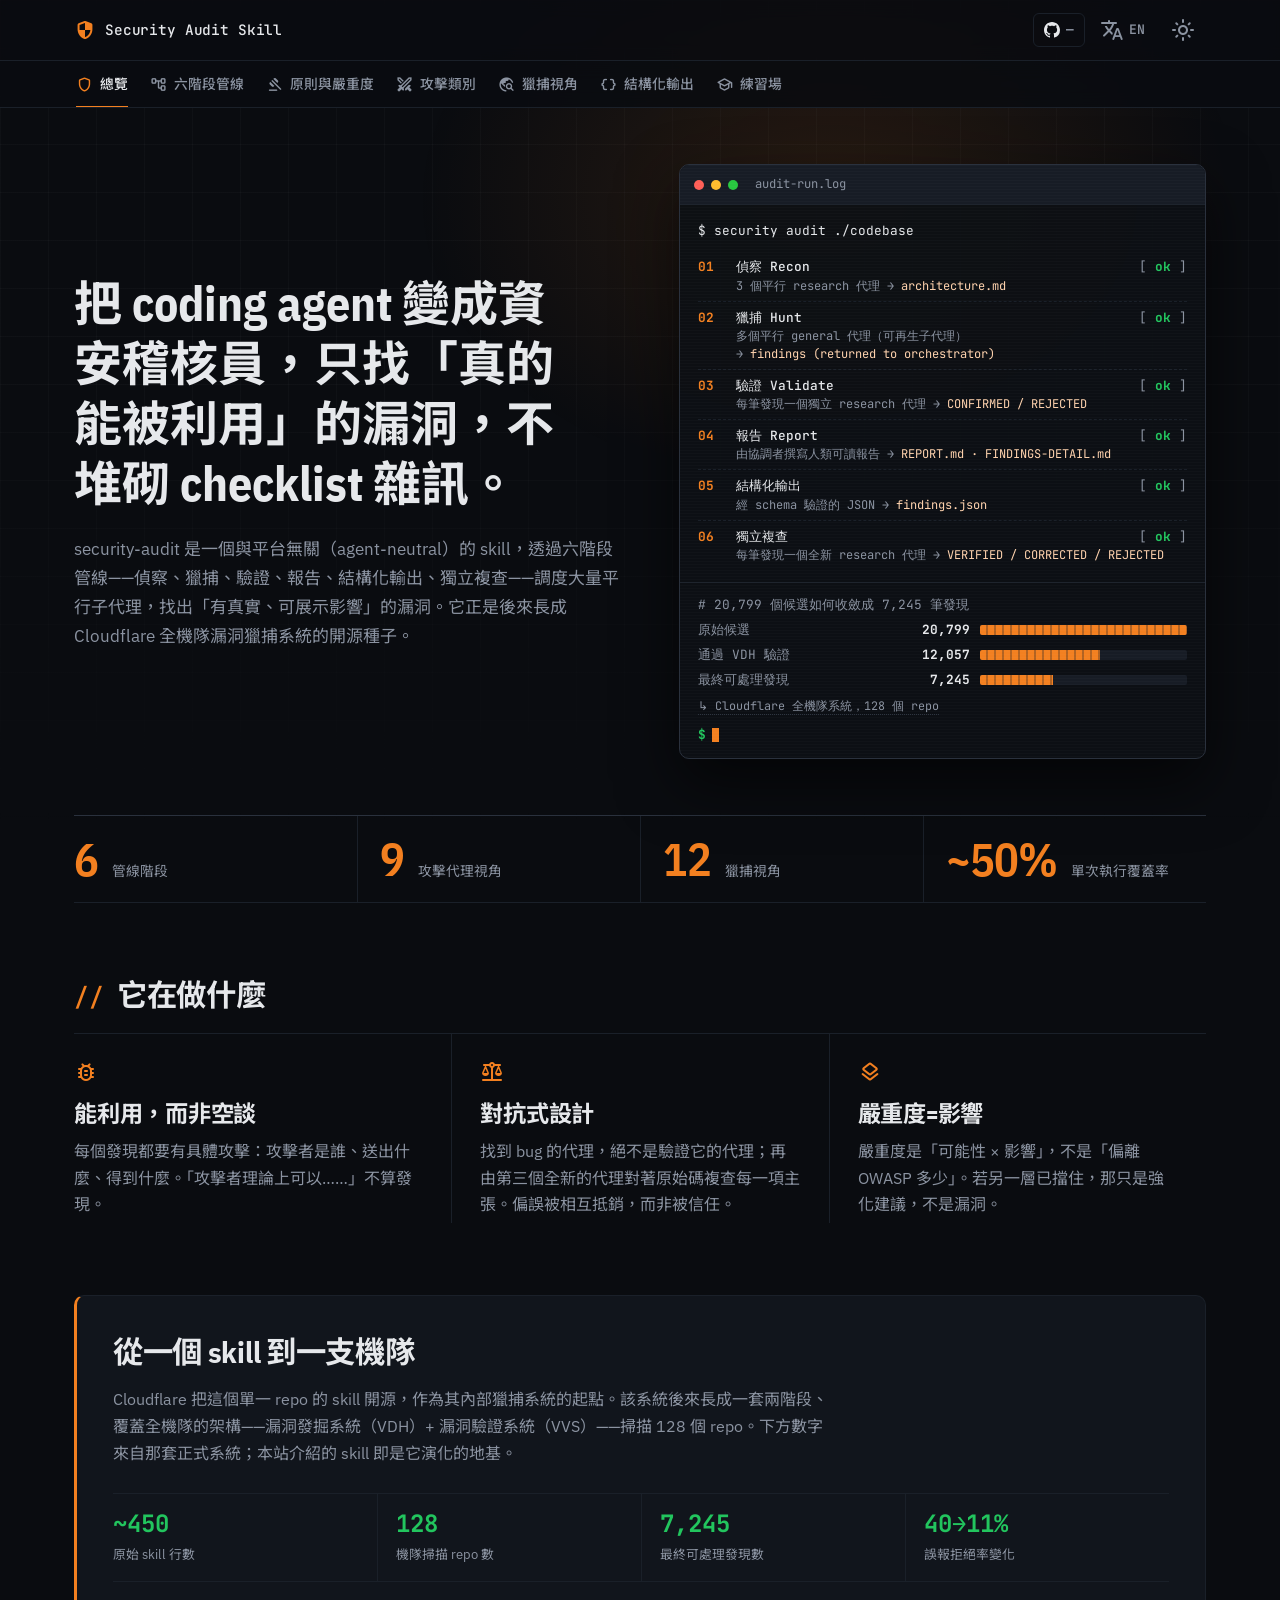
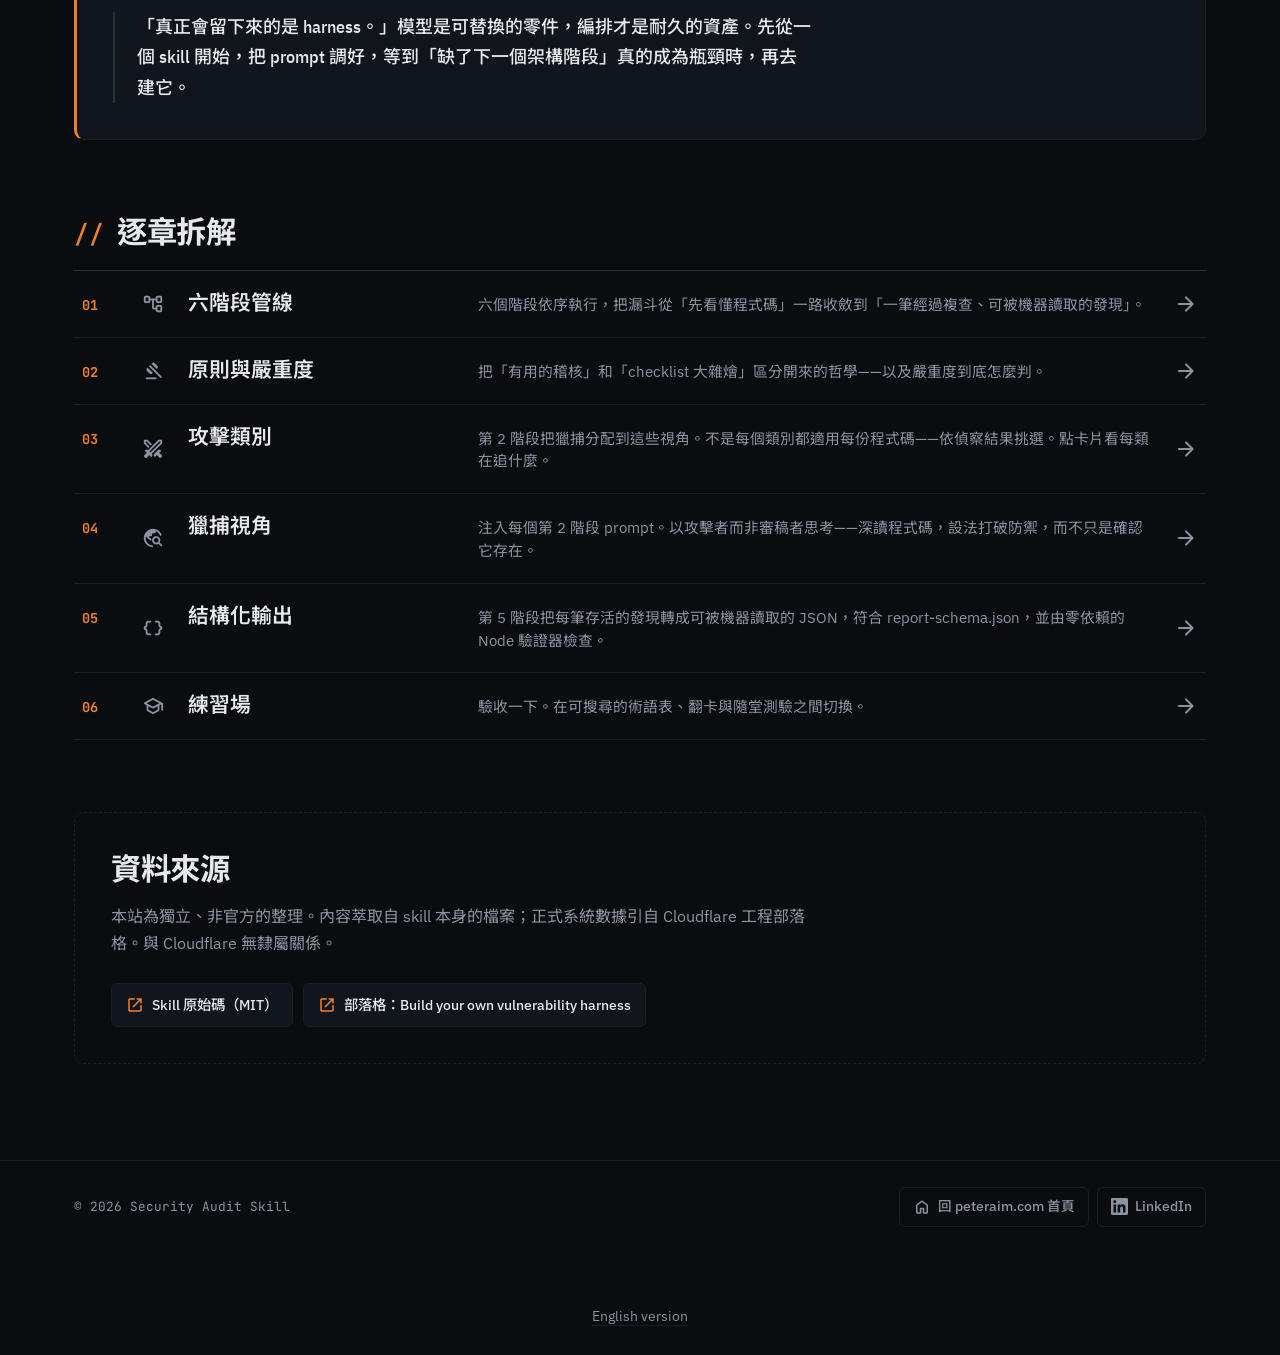
==== commit 1cab18af: "style: SOC console 風格改版,首頁右側放稽核執行紀錄 首頁 hero 右半邊原本是空的。改成一個 audit-run.log 主控台: 六個階段逐行列出(代理、產出檔),下面接 20" ====
--- a/zh-Hant/index.html
+++ b/zh-Hant/index.html
@@ -2,6 +2,7 @@
 <html lang="zh-Hant" data-theme="dark">
 <head>
   <meta charset="UTF-8" />
+  <script>try{document.documentElement.setAttribute("data-theme",localStorage.getItem("theme")||(matchMedia("(prefers-color-scheme: light)").matches?"light":"dark"))}catch(e){}</script>
   <title>總覽 · Security Audit Skill</title>
   <!-- Google tag (gtag.js) -->
   <script async src="https://www.googletagmanager.com/gtag/js?id=G-RM0FBMMBLL"></script>
@@ -13,7 +14,7 @@
   </script>
   <meta name="viewport" content="width=device-width, initial-scale=1.0, viewport-fit=cover" />
   <meta name="description" content="Cloudflare 開源 agentic 資安稽核 skill 的互動式拆解。" />
-  <meta name="theme-color" content="#0A0C12" />
+  <meta name="theme-color" content="#0A0C10" />
   <link rel="icon" href="data:image/svg+xml,<svg xmlns='http://www.w3.org/2000/svg' viewBox='0 0 32 32'><rect width='32' height='32' rx='7' fill='%23FF8A3D'/><path d='M16 5 L25 8 V15 C25 21 21 25 16 27 C11 25 7 21 7 15 V8 Z' fill='%230A0C12'/><path d='M12.4 16 l2.5 2.5 L20 13.3' fill='none' stroke='%23FF8A3D' stroke-width='2.3' stroke-linecap='round' stroke-linejoin='round'/></svg>" />
   <link rel="canonical" href="https://cloudflare-security-skill.peteraim.com/zh-Hant/" />
   <link rel="alternate" hreflang="en" href="https://cloudflare-security-skill.peteraim.com/" />
@@ -24,12 +25,12 @@
   <meta property="og:title" content="總覽 · Security Audit Skill" />
   <meta property="og:description" content="Cloudflare 開源 agentic 資安稽核 skill 的互動式拆解。" />
   <meta property="og:url" content="https://cloudflare-security-skill.peteraim.com/zh-Hant/" />
-  <meta name="twitter:card" content="summary" />
+  <meta name="twitter:card" content="summary_large_image" />
   <meta name="twitter:title" content="總覽 · Security Audit Skill" />
   <meta name="twitter:description" content="Cloudflare 開源 agentic 資安稽核 skill 的互動式拆解。" />
   <link rel="preconnect" href="https://fonts.googleapis.com" />
   <link rel="preconnect" href="https://fonts.gstatic.com" crossorigin />
-  <link href="https://fonts.googleapis.com/css2?family=Roboto+Flex:opsz,wght@8..144,400..700&family=Noto+Sans+TC:wght@400;500;700&family=JetBrains+Mono:wght@400;500;700&display=swap" rel="stylesheet" />
+  <link href="https://fonts.googleapis.com/css2?family=IBM+Plex+Sans+Condensed:wght@500;600;700&family=IBM+Plex+Sans:wght@400;500;600&family=JetBrains+Mono:wght@400;500;700&family=Noto+Sans+TC:wght@400;500;700&display=swap" rel="stylesheet" />
   <link href="https://fonts.googleapis.com/css2?family=Material+Symbols+Rounded:opsz,wght,FILL,GRAD@24,400,0,0&display=swap" rel="stylesheet" />
   <link rel="stylesheet" href="../assets/styles.css" />
   <script type="application/ld+json">
@@ -41,6 +42,10 @@
     "url": "https://cloudflare-security-skill.peteraim.com/zh-Hant/"
   }
   </script>
+  <meta property="og:image" content="https://cloudflare-security-skill.peteraim.com/og-image.png">
+  <meta property="og:image:width" content="1200">
+  <meta property="og:image:height" content="630">
+  <meta name="twitter:image" content="https://cloudflare-security-skill.peteraim.com/og-image.png">
 </head>
 <body data-page="home">
   <!-- shell.js injects the app bar, cross-page nav, footer and dialog around this -->
--- a/assets/styles.css
+++ b/assets/styles.css
@@ -1,8 +1,9 @@
 /* =========================================================================
-   styles.css — "security console" aesthetic on an MD3 token base.
-   Dark-first, monospace accents, severity color coding. Pure CSS, no build.
-   Non-card layouts: stat strips, feature rows, index lists, a stepper,
-   numbered editorial lists, an accordion, and tables.
+   styles.css — "SOC console": a dark security-operations look.
+   Condensed grotesk headlines (IBM Plex Sans Condensed), Plex Sans body,
+   JetBrains Mono for anything a terminal would print. Cloudflare orange is
+   the only loud colour; red / amber / blue are reserved for severity and
+   green for "verified". Pure CSS, no build.
    shell.js depends on the chrome classes (appbar, gh-star, pagenav, navpill,
    footer, dialog, skip-link, icon-btn) — keep them styled.
    ========================================================================= */
@@ -10,314 +11,422 @@
 /* ---- Tokens : DARK (default) ---- */
 :root,
 [data-theme="dark"] {
-  --background:#0A0C12; --on-background:#E6EBF2;
-  --surface:#0E1118;
-  --surface-container:#141925; --surface-container-high:#1B2233; --surface-variant:#232B3D;
-  --on-surface:#E6EBF2; --on-surface-variant:#97A2B6;
-  --outline:#2C3547; --outline-variant:#1E2636;
-  --primary:#FF8A3D; --on-primary:#1A0E02; --primary-container:#3A2410; --on-primary-container:#FFD9B8;
-  --secondary:#4FD08A; --on-secondary:#06210F; --secondary-container:#123322; --on-secondary-container:#BFF3D6;
-  --error:#FF5C6C; --success:#4FD08A;
-  --sev-critical:#FF5C6C; --sev-high:#FF9B42; --sev-medium:#F2C94C; --sev-low:#5AA9FF;
-  --grid-dot:rgba(255,255,255,.035);
-  --glow:rgba(255,138,61,.16);
-  --elev-1:0 1px 2px rgba(0,0,0,.4);
-  --elev-2:0 6px 20px rgba(0,0,0,.45);
-  --elev-3:0 16px 48px rgba(0,0,0,.55);
-  --radius-sm:8px; --radius:14px; --radius-lg:22px;
-  --font-body:"Roboto Flex","Inter","Noto Sans TC",system-ui,sans-serif;
-  --font-mono:"JetBrains Mono","Roboto Mono",ui-monospace,SFMono-Regular,Menlo,monospace;
+  color-scheme:dark;
+  --background:#0A0C10; --on-background:#E6E8EB;
+  --surface:#0D1015;
+  --surface-container:#11151C; --surface-container-high:#171C25; --surface-variant:#1F2530;
+  --on-surface:#E6E8EB; --on-surface-variant:#8B93A1;
+  --outline:#2A313D; --outline-variant:#1A2029;
+  --primary:#F38020; --on-primary:#140A00; --primary-container:#2A1707; --on-primary-container:#FFD3AE;
+  --secondary:#22C55E; --on-secondary:#04140A; --secondary-container:#0D2A18; --on-secondary-container:#B7F0CB;
+  --error:#EF4444; --success:#22C55E;
+  --sev-critical:#EF4444; --sev-high:#FB923C; --sev-medium:#EAB308; --sev-low:#60A5FA;
+  --grid-line:rgba(230,232,235,.028);
+  --scan:rgba(255,255,255,.018);
+  --glow:rgba(243,128,32,.13);
+  --elev-1:0 1px 2px rgba(0,0,0,.45);
+  --elev-2:0 10px 30px rgba(0,0,0,.45);
+  --elev-3:0 24px 60px rgba(0,0,0,.6);
+  --radius-sm:4px; --radius:6px; --radius-lg:10px;
+  --font-display:"IBM Plex Sans Condensed","Noto Sans TC",system-ui,sans-serif;
+  --font-body:"IBM Plex Sans","Noto Sans TC",system-ui,sans-serif;
+  --font-mono:"JetBrains Mono",ui-monospace,SFMono-Regular,Menlo,monospace;
+  --wrap:1180px;
 }
 /* ---- Tokens : LIGHT ---- */
 [data-theme="light"] {
-  --background:#F4F6FA; --on-background:#131722;
+  color-scheme:light;
+  --background:#F4F5F7; --on-background:#12151B;
   --surface:#FFFFFF;
-  --surface-container:#FFFFFF; --surface-container-high:#EEF1F6; --surface-variant:#E3E8F0;
-  --on-surface:#131722; --on-surface-variant:#51607A;
-  --outline:#C3CCDA; --outline-variant:#DCE3EE;
-  --primary:#C2570C; --on-primary:#FFFFFF; --primary-container:#FFE7D2; --on-primary-container:#4A2400;
-  --secondary:#1F9D57; --on-secondary:#FFFFFF; --secondary-container:#D6F5E3; --on-secondary-container:#0A3D22;
-  --error:#D32F3C; --success:#1F9D57;
-  --sev-critical:#D32F3C; --sev-high:#C2570C; --sev-medium:#B7860B; --sev-low:#2563C9;
-  --grid-dot:rgba(20,30,60,.05);
-  --glow:rgba(194,87,12,.10);
+  --surface-container:#FFFFFF; --surface-container-high:#ECEEF2; --surface-variant:#E2E5EB;
+  --on-surface:#12151B; --on-surface-variant:#525B69;
+  --outline:#C5CBD5; --outline-variant:#DDE1E8;
+  --primary:#B9530A; --on-primary:#FFFFFF; --primary-container:#FFE8D4; --on-primary-container:#4A2400;
+  --secondary:#15803D; --on-secondary:#FFFFFF; --secondary-container:#DCF5E5; --on-secondary-container:#0A3D22;
+  --error:#C62828; --success:#15803D;
+  --sev-critical:#C62828; --sev-high:#C2410C; --sev-medium:#A16207; --sev-low:#1D4ED8;
+  --grid-line:rgba(18,21,27,.045);
+  --scan:rgba(18,21,27,.02);
+  --glow:rgba(243,128,32,.10);
   --elev-1:0 1px 2px rgba(20,30,60,.08),0 1px 3px rgba(20,30,60,.06);
-  --elev-2:0 6px 18px rgba(20,30,60,.10);
-  --elev-3:0 16px 44px rgba(20,30,60,.16);
+  --elev-2:0 10px 28px rgba(20,30,60,.10);
+  --elev-3:0 24px 56px rgba(20,30,60,.16);
 }
 
 /* ---- Reset / base ---- */
 * { box-sizing:border-box; }
 html { scroll-behavior:smooth; -webkit-text-size-adjust:100%; }
 body {
-  margin:0; font-family:var(--font-body); background:var(--background); color:var(--on-background);
-  -webkit-font-smoothing:antialiased; transition:background .25s,color .25s; overflow-x:hidden; line-height:1.5;
-}
+  margin:0; font-family:var(--font-body); font-size:1rem; background:var(--background); color:var(--on-background);
+  -webkit-font-smoothing:antialiased; transition:background .25s,color .25s; overflow-x:hidden; line-height:1.55;
+}
+/* faint console grid, fading out down the page */
 body::before {
   content:""; position:fixed; inset:0; z-index:-2; pointer-events:none;
-  background-image:radial-gradient(circle at 1px 1px,var(--grid-dot) 1px,transparent 0);
-  background-size:30px 30px;
+  background-image:
+    linear-gradient(var(--grid-line) 1px,transparent 1px),
+    linear-gradient(90deg,var(--grid-line) 1px,transparent 1px);
+  background-size:48px 48px;
+  -webkit-mask-image:linear-gradient(180deg,#000 0,#000 40%,transparent 95%);
+          mask-image:linear-gradient(180deg,#000 0,#000 40%,transparent 95%);
 }
 body::after {
-  content:""; position:fixed; top:-180px; left:50%; transform:translateX(-50%); width:760px; height:520px; z-index:-1;
-  background:radial-gradient(ellipse at center,var(--glow),transparent 70%); pointer-events:none; filter:blur(8px);
+  content:""; position:absolute; top:-120px; right:0; width:min(900px,100%); height:640px; z-index:-1;
+  background:radial-gradient(ellipse at center,var(--glow),transparent 65%); pointer-events:none;
 }
 a { color:inherit; text-decoration:none; }
-h1,h2,h3,h4 { line-height:1.2; }
+h1,h2,h3,h4 { line-height:1.15; font-family:var(--font-display); font-weight:600; }
+:lang(zh-Hant) h1,:lang(zh-Hant) h2,:lang(zh-Hant) h3,:lang(zh-Hant) h4 { font-weight:700; line-height:1.3; }
+:lang(zh-Hant) em,:lang(zh) em { font-style:normal; font-weight:700; }
 code,pre { font-family:var(--font-mono); }
 .material-symbols-rounded { font-variation-settings:"FILL" 0,"wght" 400,"GRAD" 0,"opsz" 24; line-height:1; user-select:none; }
 .skip-link {
   position:absolute; left:-999px; top:8px; z-index:60; background:var(--primary); color:var(--on-primary);
-  padding:8px 14px; border-radius:var(--radius-lg); font-weight:600;
+  padding:8px 14px; border-radius:var(--radius); font-weight:600;
 }
 .skip-link:focus { left:12px; }
 :focus-visible { outline:2px solid var(--primary); outline-offset:2px; }
+::selection { background:var(--primary); color:var(--on-primary); }
 
 /* ---- App bar ---- */
 .appbar {
   position:sticky; top:0; z-index:30;
-  background:color-mix(in srgb,var(--surface) 80%,transparent);
+  background:color-mix(in srgb,var(--background) 82%,transparent);
   backdrop-filter:saturate(160%) blur(10px); border-bottom:1px solid var(--outline-variant);
 }
-.appbar__inner { max-width:1080px; margin:0 auto; padding:10px 18px; display:flex; align-items:center; gap:12px; }
-.brand { display:flex; align-items:center; gap:9px; font-weight:700; font-size:1.04rem; color:var(--on-surface); min-width:0; overflow:hidden; letter-spacing:-.01em; }
-.brand__logo { color:var(--primary); flex:0 0 auto; }
-.brand__name { overflow:hidden; text-overflow:ellipsis; white-space:nowrap; font-family:var(--font-mono); font-size:.95rem; }
-.appbar__actions { margin-left:auto; display:flex; align-items:center; gap:6px; flex:0 0 auto; }
+.appbar__inner { max-width:var(--wrap); margin:0 auto; padding:10px 24px; display:flex; align-items:center; gap:12px; }
+.brand { display:flex; align-items:center; gap:9px; color:var(--on-surface); min-width:0; overflow:hidden; }
+.brand__logo { color:var(--primary); flex:0 0 auto; font-size:22px; font-variation-settings:"FILL" 1,"wght" 500; }
+.brand__name { overflow:hidden; text-overflow:ellipsis; white-space:nowrap; font-family:var(--font-mono); font-size:.9rem; font-weight:500; letter-spacing:-.01em; }
+.appbar__actions { margin-left:auto; display:flex; align-items:center; gap:4px; flex:0 0 auto; }
 .icon-btn {
   display:inline-flex; align-items:center; gap:5px; border:1px solid transparent; background:transparent; color:var(--on-surface-variant);
-  border-radius:var(--radius-lg); padding:7px 11px; cursor:pointer; font:inherit; transition:background .15s,color .15s,border-color .15s;
+  border-radius:var(--radius); padding:7px 10px; cursor:pointer; font:inherit; transition:background .15s,color .15s,border-color .15s;
 }
 .icon-btn:hover { background:var(--surface-container-high); color:var(--on-surface); border-color:var(--outline-variant); }
 .icon-btn__txt { font-size:.82rem; font-weight:600; font-family:var(--font-mono); }
-.gh-star { display:inline-flex; align-items:center; gap:6px; padding:6px 11px; border:1px solid var(--outline-variant); border-radius:var(--radius-lg); color:var(--on-surface-variant); background:transparent; font-family:var(--font-mono); font-size:.82rem; font-weight:700; transition:background .15s,color .15s,border-color .15s; }
+.gh-star { display:inline-flex; align-items:center; gap:6px; padding:6px 10px; border:1px solid var(--outline-variant); border-radius:var(--radius); color:var(--on-surface-variant); background:transparent; font-family:var(--font-mono); font-size:.8rem; font-weight:700; transition:background .15s,color .15s,border-color .15s; }
 .gh-star:hover { background:var(--surface-container-high); color:var(--on-surface); border-color:var(--outline); }
 .gh-star__mark { color:var(--on-surface); flex:0 0 auto; }
-.gh-star__icon { font-size:17px; color:var(--primary); font-variation-settings:"FILL" 1,"wght" 500; }
-.gh-star__count { font-variant-numeric:tabular-nums; min-width:1.4em; text-align:center; }
-@media (max-width:480px) { .gh-star { padding:6px 9px; } .gh-star__icon { display:none; } }
-
-/* ---- Cross-page nav ---- */
+.gh-star__icon { font-size:16px; color:var(--primary); font-variation-settings:"FILL" 1,"wght" 500; }
+.gh-star:not(.gh-star--counted) .gh-star__icon { display:none; }
+.gh-star__count { font-variant-numeric:tabular-nums; }
+.gh-star__count[hidden] { display:none; }
+
+/* ---- Cross-page nav : a tab strip, not a pill row ---- */
 .pagenav {
   position:sticky; top:55px; z-index:25; border-bottom:1px solid var(--outline-variant);
-  background:color-mix(in srgb,var(--background) 84%,transparent); backdrop-filter:saturate(160%) blur(10px);
-}
-.pagenav__inner { max-width:1080px; margin:0 auto; padding:8px 14px; display:flex; gap:7px; overflow-x:auto; scrollbar-width:none; }
+  background:color-mix(in srgb,var(--background) 88%,transparent); backdrop-filter:saturate(160%) blur(10px);
+}
+.pagenav__inner { max-width:var(--wrap); margin:0 auto; padding:0 16px; display:flex; gap:2px; overflow-x:auto; scrollbar-width:none; }
 .pagenav__inner::-webkit-scrollbar { display:none; }
 .navpill {
-  display:inline-flex; align-items:center; gap:6px; flex:0 0 auto; padding:7px 13px; border-radius:var(--radius-lg);
-  font-size:.83rem; font-weight:600; color:var(--on-surface-variant); border:1px solid var(--outline-variant);
-  background:transparent; white-space:nowrap; cursor:pointer; transition:background .15s,color .15s,border-color .15s;
-}
-.navpill .material-symbols-rounded { font-size:18px; }
-.navpill:hover { background:var(--surface-container-high); color:var(--on-surface); }
-.navpill--active { background:var(--primary); color:var(--on-primary); border-color:transparent; }
+  position:relative; display:inline-flex; align-items:center; gap:7px; flex:0 0 auto; padding:13px 10px 12px;
+  font-size:.86rem; font-weight:500; color:var(--on-surface-variant); white-space:nowrap; cursor:pointer;
+  transition:color .15s;
+}
+.navpill::after { content:""; position:absolute; left:10px; right:10px; bottom:-1px; height:2px; background:transparent; transition:background .15s; }
+.navpill .material-symbols-rounded { font-size:17px; }
+.navpill:hover { color:var(--on-surface); }
+.navpill:hover::after { background:var(--outline); }
+.navpill--active { color:var(--on-surface); }
+.navpill--active .material-symbols-rounded { color:var(--primary); }
+.navpill--active::after,.navpill--active:hover::after { background:var(--primary); }
 
 /* ---- Page scaffold ---- */
-.page { max-width:1080px; margin:0 auto; padding:36px 18px 24px; }
-.page-head { margin-bottom:26px; }
-.page-head__eyebrow {
-  display:inline-flex; align-items:center; gap:7px; font-family:var(--font-mono); font-size:.78rem; font-weight:600;
-  letter-spacing:.06em; text-transform:uppercase; color:var(--primary);
-  background:var(--primary-container); padding:5px 11px; border-radius:var(--radius-lg); margin-bottom:14px;
-}
-.page-head__eyebrow .material-symbols-rounded { font-size:16px; }
-.page-head h1 { margin:0 0 10px; font-size:clamp(1.7rem,4.4vw,2.5rem); font-weight:800; letter-spacing:-.02em; color:var(--on-surface); }
-.page-head__sub { margin:0; max-width:64ch; font-size:1.02rem; line-height:1.6; color:var(--on-surface-variant); }
+.page { max-width:var(--wrap); margin:0 auto; padding:44px 24px 24px; }
+.page-head { margin-bottom:34px; padding-bottom:26px; border-bottom:1px solid var(--outline-variant); }
+.page-head__mark { display:flex; align-items:center; gap:8px; margin:0 0 16px; font-family:var(--font-mono); font-size:.82rem; color:var(--on-surface-variant); }
+.page-head__mark .material-symbols-rounded { font-size:18px; color:var(--primary); }
+.page-head__n { color:var(--primary); font-weight:700; }
+.page-head h1 { margin:0 0 12px; font-size:clamp(2.1rem,5vw,3.4rem); font-weight:600; letter-spacing:-.015em; line-height:1.04; color:var(--on-surface); text-wrap:balance; }
+:lang(zh-Hant) .page-head h1 { font-size:clamp(1.9rem,4.4vw,2.8rem); line-height:1.2; letter-spacing:0; }
+.page-head__sub { margin:0; max-width:62ch; font-size:1.06rem; line-height:1.65; color:var(--on-surface-variant); text-wrap:pretty; }
 .empty { color:var(--on-surface-variant); }
-.lead { max-width:70ch; font-size:1.02rem; line-height:1.7; color:var(--on-surface-variant); margin:0 0 26px; }
-
-.section-label { font-size:1.15rem; font-weight:700; color:var(--on-surface); margin:42px 0 10px; letter-spacing:-.01em; }
-.section-label__hash { font-family:var(--font-mono); color:var(--primary); margin-right:6px; }
-.block { margin:44px 0 0; }
-.block__title { font-size:1.2rem; font-weight:700; color:var(--on-surface); margin:0 0 8px; letter-spacing:-.01em; }
-.block__note { margin:0 0 16px; color:var(--on-surface-variant); max-width:66ch; line-height:1.6; }
-
-/* ---- reveal-on-scroll ---- */
-.reveal { opacity:0; transform:translateY(14px); transition:opacity .55s ease,transform .55s ease; }
-.reveal.is-in { opacity:1; transform:none; }
-
-/* ---- HOME : hero + stat strip + feature rows + lineage band + index list ---- */
-.hero { margin-bottom:8px; }
-.terminal {
-  display:inline-flex; align-items:center; gap:8px; background:var(--surface-container); border:1px solid var(--outline-variant);
-  border-radius:var(--radius); padding:11px 16px; box-shadow:var(--elev-1); max-width:100%; overflow:hidden;
-}
-.terminal__dot { width:11px; height:11px; border-radius:50%; background:var(--outline); flex:0 0 auto; }
-.terminal__dot:nth-child(1){ background:var(--sev-critical); }
-.terminal__dot:nth-child(2){ background:var(--sev-medium); }
-.terminal__dot:nth-child(3){ background:var(--success); }
-.terminal__cmd { font-family:var(--font-mono); font-size:.92rem; color:var(--on-surface); white-space:nowrap; margin-left:6px; }
-.terminal__caret { display:inline-block; width:8px; height:1.05em; background:var(--primary); margin-left:5px; vertical-align:-2px; animation:blink 1.1s step-end infinite; }
+.lead { max-width:68ch; font-size:1.02rem; line-height:1.7; color:var(--on-surface-variant); margin:0 0 26px; }
+
+.section-label { font-size:clamp(1.5rem,2.6vw,1.9rem); font-weight:600; color:var(--on-surface); margin:72px 0 18px; letter-spacing:-.01em; }
+.section-label__hash { font-family:var(--font-mono); font-weight:500; color:var(--primary); margin-right:8px; font-size:.8em; }
+.block { margin:56px 0 0; }
+.block__title { font-size:clamp(1.35rem,2.4vw,1.7rem); font-weight:600; color:var(--on-surface); margin:0 0 10px; letter-spacing:-.01em; }
+.block__note { margin:0 0 18px; color:var(--on-surface-variant); max-width:66ch; line-height:1.6; }
+
+/* ---- shared window chrome ---- */
+.terminal__dot { width:10px; height:10px; border-radius:50%; background:var(--outline); flex:0 0 auto; }
+.terminal__dot:nth-child(1){ background:#FF5F57; }
+.terminal__dot:nth-child(2){ background:#FEBC2E; }
+.terminal__dot:nth-child(3){ background:#28C840; }
+.terminal__caret { display:inline-block; width:.6em; height:1.1em; background:var(--primary); margin-left:6px; vertical-align:-3px; animation:blink 1.1s step-end infinite; }
 @keyframes blink { 50% { opacity:0; } }
-.hero__title { margin:22px 0 14px; font-size:clamp(1.8rem,4.6vw,2.7rem); font-weight:800; letter-spacing:-.02em; line-height:1.16; color:var(--on-surface); max-width:22ch; }
-.hero__lede { max-width:72ch; font-size:1.08rem; line-height:1.7; color:var(--on-surface-variant); margin:0; }
-
-/* inline stat strip (separated cells, NOT cards) */
-.statbar { display:grid; grid-template-columns:repeat(auto-fit,minmax(150px,1fr)); gap:1px; background:var(--outline-variant); border:1px solid var(--outline-variant); border-radius:var(--radius); overflow:hidden; margin-top:30px; }
-.statbar__item { background:var(--surface); padding:20px 22px; display:flex; flex-direction:column; gap:5px; }
-.statbar__value { font-family:var(--font-mono); font-size:1.9rem; font-weight:800; color:var(--primary); line-height:1.1; font-variant-numeric:tabular-nums; }
-.statbar__label { font-size:.82rem; color:var(--on-surface-variant); }
-
-/* feature rows (full-width, icon + text, divided) */
-.flist { margin-top:34px; border-top:1px solid var(--outline-variant); }
-.frow { display:flex; gap:18px; align-items:flex-start; padding:22px 4px; border-bottom:1px solid var(--outline-variant); }
-.frow__icon { font-size:26px; color:var(--primary); flex:0 0 auto; margin-top:2px; }
-.frow__title { margin:0 0 5px; font-size:1.08rem; font-weight:700; color:var(--on-surface); }
-.frow__body { margin:0; color:var(--on-surface-variant); line-height:1.65; max-width:74ch; }
-
-/* lineage / sources band */
-.band { margin-top:42px; padding:28px; border:1px solid var(--outline-variant); border-radius:var(--radius-lg); background:var(--surface-container); }
+
+/* =========================================================================
+   HOME
+   ========================================================================= */
+.page--home { padding-top:56px; }
+.hero { display:grid; grid-template-columns:minmax(0,1.02fr) minmax(0,.98fr); gap:56px; align-items:center; margin-bottom:56px; }
+.hero__cmd { margin:0 0 22px; font-family:var(--font-mono); font-size:.88rem; color:var(--on-surface-variant); }
+@media (min-width:981px) { .hero__cmd { display:none; } }
+.hero__prompt { color:var(--secondary); font-weight:700; }
+.hero__title { margin:0 0 22px; font-size:clamp(2.5rem,5.2vw,4.25rem); font-weight:600; letter-spacing:-.022em; line-height:1; color:var(--on-surface); text-wrap:balance; }
+:lang(zh-Hant) .hero__title { font-size:clamp(1.6rem,3.9vw,3rem); line-height:1.25; letter-spacing:0; }
+.hero__lede { max-width:56ch; font-size:1.06rem; line-height:1.7; color:var(--on-surface-variant); margin:0; text-wrap:pretty; }
+
+/* run-log console */
+.runlog {
+  position:relative; margin:0; border:1px solid var(--outline); border-radius:var(--radius-lg); overflow:hidden;
+  background:color-mix(in srgb,var(--surface) 94%,transparent); box-shadow:var(--elev-3);
+}
+.runlog::after { /* scanlines */
+  content:""; position:absolute; inset:0; pointer-events:none;
+  background:repeating-linear-gradient(180deg,var(--scan) 0 1px,transparent 1px 3px);
+}
+.runlog__bar { display:flex; align-items:center; gap:7px; padding:10px 14px; background:var(--surface-container-high); border-bottom:1px solid var(--outline-variant); }
+.runlog__name { margin-left:10px; font-family:var(--font-mono); font-size:.76rem; color:var(--on-surface-variant); }
+.runlog__body { list-style:none; margin:0; padding:16px 0 14px; font-family:var(--font-mono); font-size:.8rem; line-height:1.5; color:var(--on-surface); }
+.log-line { padding:0 18px; }
+.log-cmd { padding-bottom:10px; color:var(--on-surface); }
+.log-cmd__text { display:inline-block; white-space:nowrap; overflow:hidden; vertical-align:bottom; }
+.log-cmd--idle { padding:10px 18px 0; color:var(--secondary); font-weight:700; }
+.log-phase__link {
+  display:grid; grid-template-columns:2.2em 1fr auto; column-gap:10px; padding:6px 0;
+  border-top:1px dashed var(--outline-variant); transition:background .15s;
+}
+.log-phase:first-of-type .log-phase__link,.log-cmd + .log-phase .log-phase__link { border-top-color:transparent; }
+.log-phase__link:hover { background:color-mix(in srgb,var(--primary) 7%,transparent); }
+.log-phase__link:hover .log-name { color:var(--primary); }
+.log-n { color:var(--primary); font-weight:700; }
+.log-name { color:var(--on-surface); font-weight:500; }
+.log-ok { color:var(--secondary); font-weight:700; }
+.log-ok::before { content:"[ "; color:var(--on-surface-variant); font-weight:400; }
+.log-ok::after { content:" ]"; color:var(--on-surface-variant); font-weight:400; }
+.log-meta { grid-column:2 / 4; color:var(--on-surface-variant); font-size:.94em; }
+.log-out { color:var(--on-primary-container); white-space:nowrap; }
+[data-theme="light"] .log-out { color:var(--primary); }
+.log-out::before { content:"→ "; color:var(--on-surface-variant); }
+.log-comment { margin-top:12px; padding-top:12px; border-top:1px solid var(--outline-variant); color:var(--on-surface-variant); }
+.log-bar { display:grid; grid-template-columns:minmax(0,15.5em) 5em 1fr; align-items:center; column-gap:10px; padding-top:6px; }
+.log-bar__label { color:var(--on-surface-variant); overflow:hidden; text-overflow:ellipsis; white-space:nowrap; }
+.log-bar__val { text-align:right; font-weight:700; font-variant-numeric:tabular-nums; color:var(--on-surface); }
+.log-bar__track { height:10px; background:var(--surface-container-high); border-radius:2px; overflow:hidden; }
+.log-bar__fill { display:block; height:100%; width:var(--w); background:repeating-linear-gradient(90deg,var(--primary) 0 6px,color-mix(in srgb,var(--primary) 70%,transparent) 6px 8px); }
+.log-note { padding-top:8px; font-size:.92em; }
+.log-note a { color:var(--on-surface-variant); border-bottom:1px dotted var(--outline); }
+.log-note a::before { content:"↳ "; }
+.log-note a:hover { color:var(--primary); border-bottom-color:var(--primary); }
+
+/* the one orchestrated moment: the command types, the log prints */
+.runlog.is-live .log-cmd__text { animation:type .55s steps(28,end) both; }
+.runlog.is-live .log-line:not(.log-cmd) { animation:printIn .01s linear both; animation-delay:calc(.6s + var(--i) * 75ms); }
+.runlog.is-live .log-cmd--idle { animation:printIn .01s linear both; animation-delay:calc(.6s + var(--i) * 75ms); }
+.runlog.is-live .log-bar__fill { animation:grow .7s cubic-bezier(.2,.7,.2,1) both; animation-delay:calc(.65s + var(--i) * 75ms); }
+@keyframes type { from { max-width:0; } to { max-width:calc(var(--n,28) * 1ch + 1ch); } }
+@keyframes printIn { from { opacity:0; } to { opacity:1; } }
+@keyframes grow { from { width:0; } to { width:var(--w); } }
+
+/* readout strip (replaces the boxed stat cards) */
+.readout { display:grid; grid-template-columns:repeat(4,minmax(0,1fr)); border-top:1px solid var(--outline); border-bottom:1px solid var(--outline-variant); }
+.readout__item { display:flex; align-items:baseline; gap:14px; padding:20px 22px 20px 0; }
+.readout__item + .readout__item { padding-left:22px; border-left:1px solid var(--outline-variant); }
+.readout__value { font-family:var(--font-display); font-size:clamp(2.2rem,3.6vw,3rem); font-weight:600; line-height:1; color:var(--primary); font-variant-numeric:tabular-nums; letter-spacing:-.02em; }
+.readout__label { font-size:.86rem; line-height:1.35; color:var(--on-surface-variant); }
+
+/* what it does — three tenets, ruled columns */
+.tenets { display:grid; grid-template-columns:repeat(3,minmax(0,1fr)); gap:0; border-top:1px solid var(--outline-variant); }
+.tenet { padding:26px 28px 6px 0; }
+.tenet + .tenet { padding-left:28px; border-left:1px solid var(--outline-variant); }
+.tenet__icon { display:block; font-size:24px; color:var(--primary); margin-bottom:14px; }
+.tenet__title { margin:0 0 10px; font-size:1.45rem; font-weight:600; letter-spacing:-.01em; color:var(--on-surface); }
+.tenet__body { margin:0; color:var(--on-surface-variant); line-height:1.65; }
+
+/* lineage / sources bands */
+.band { margin-top:72px; padding:36px; border:1px solid var(--outline-variant); border-radius:var(--radius-lg); background:var(--surface-container); scroll-margin-top:120px; }
+.band--lineage { border-left:3px solid var(--primary); }
 .band--muted { background:transparent; border-style:dashed; }
-.band__title { margin:0 0 12px; font-size:1.3rem; font-weight:800; color:var(--on-surface); letter-spacing:-.01em; }
-.band__body { margin:0 0 20px; max-width:74ch; line-height:1.7; color:var(--on-surface-variant); }
-.metricbar { display:grid; grid-template-columns:repeat(auto-fit,minmax(120px,1fr)); gap:1px; background:var(--outline-variant); border:1px solid var(--outline-variant); border-radius:var(--radius); overflow:hidden; margin-bottom:22px; }
-.metricbar__item { background:var(--surface-container-high); padding:16px; text-align:center; }
-.metricbar__value { display:block; font-family:var(--font-mono); font-size:1.45rem; font-weight:800; color:var(--secondary); line-height:1.2; }
-.metricbar__label { display:block; margin-top:5px; font-size:.76rem; color:var(--on-surface-variant); }
+.band__title { margin:0 0 14px; font-size:clamp(1.5rem,2.6vw,1.9rem); font-weight:600; color:var(--on-surface); letter-spacing:-.01em; scroll-margin-top:130px; }
+.band__body { margin:0 0 26px; max-width:72ch; line-height:1.7; color:var(--on-surface-variant); }
+.metricbar { display:grid; grid-template-columns:repeat(4,minmax(0,1fr)); border-top:1px solid var(--outline-variant); border-bottom:1px solid var(--outline-variant); margin-bottom:30px; }
+.metricbar__item { padding:16px 18px 16px 0; }
+.metricbar__item + .metricbar__item { padding-left:18px; border-left:1px solid var(--outline-variant); }
+.metricbar__value { display:block; font-family:var(--font-mono); font-size:1.5rem; font-weight:700; color:var(--secondary); line-height:1.2; font-variant-numeric:tabular-nums; }
+.metricbar__label { display:block; margin-top:6px; font-size:.8rem; color:var(--on-surface-variant); }
 .quote {
-  margin:0; padding:16px 20px; border-left:3px solid var(--primary); background:var(--surface-container-high);
-  border-radius:0 var(--radius) var(--radius) 0; color:var(--on-surface); font-size:1rem; line-height:1.65; font-style:italic;
-}
-.srclinks { display:flex; flex-wrap:wrap; gap:12px; }
+  margin:0; padding:0 0 0 22px; border-left:2px solid var(--outline); max-width:70ch;
+  font-family:var(--font-display); font-size:1.28rem; font-weight:500; line-height:1.45; color:var(--on-surface);
+}
+:lang(zh-Hant) .quote { font-size:1.12rem; line-height:1.7; }
+.srclinks { display:flex; flex-wrap:wrap; gap:10px; }
 .srclink {
-  display:inline-flex; align-items:center; gap:8px; padding:10px 16px; border-radius:var(--radius-lg);
+  display:inline-flex; align-items:center; gap:8px; padding:10px 14px; border-radius:var(--radius);
   border:1px solid var(--outline-variant); background:var(--surface-container); color:var(--on-surface);
-  font-size:.9rem; font-weight:600; transition:border-color .15s,background .15s;
+  font-size:.9rem; font-weight:500; transition:border-color .15s,background .15s;
 }
 .srclink:hover { border-color:var(--primary); background:var(--surface-container-high); }
 .srclink .material-symbols-rounded { font-size:18px; color:var(--primary); }
 
-/* index / table-of-contents list */
-.idxlist { border-top:1px solid var(--outline-variant); margin-top:4px; }
-.idxrow { display:flex; align-items:center; gap:16px; padding:18px 8px; border-bottom:1px solid var(--outline-variant); transition:background .15s,padding .15s; }
-.idxrow:hover { background:var(--surface-container); padding-left:14px; }
-.idxrow__n { font-family:var(--font-mono); font-size:.85rem; font-weight:700; color:var(--primary); flex:0 0 auto; }
-.idxrow__icon { font-size:24px; color:var(--on-surface-variant); flex:0 0 auto; }
+/* index / table-of-contents list — never truncated */
+.idxlist { border-top:1px solid var(--outline); }
+.idxrow {
+  display:grid; grid-template-columns:2.6rem 28px minmax(0,17rem) minmax(0,1fr) 24px; column-gap:18px; align-items:baseline;
+  padding:20px 8px; border-bottom:1px solid var(--outline-variant); transition:background .15s;
+}
+.idxrow:hover { background:var(--surface-container); }
+.idxrow__n { font-family:var(--font-mono); font-size:.85rem; font-weight:700; color:var(--primary); }
+.idxrow__icon { font-size:22px; color:var(--on-surface-variant); align-self:center; }
 .idxrow:hover .idxrow__icon { color:var(--primary); }
-.idxrow__text { display:flex; flex-direction:column; gap:2px; min-width:0; flex:1; }
-.idxrow__text b { font-size:1.02rem; font-weight:700; color:var(--on-surface); }
-.idxrow__text span { font-size:.86rem; color:var(--on-surface-variant); overflow:hidden; text-overflow:ellipsis; white-space:nowrap; }
-.idxrow__go { color:var(--on-surface-variant); flex:0 0 auto; transition:transform .15s,color .15s; }
+.idxrow__title { font-family:var(--font-display); font-size:1.3rem; font-weight:600; color:var(--on-surface); line-height:1.2; }
+.idxrow__desc { font-size:.92rem; line-height:1.55; color:var(--on-surface-variant); }
+.idxrow__go { color:var(--on-surface-variant); align-self:center; transition:transform .15s,color .15s; }
 .idxrow:hover .idxrow__go { color:var(--primary); transform:translateX(4px); }
 
-/* ---- PIPELINE : connected stepper ---- */
-.steps { list-style:none; margin:0; padding:0; }
-.step { display:grid; grid-template-columns:48px 1fr; gap:18px; }
-.step__rail { position:relative; display:flex; justify-content:center; }
-.step__rail::before { content:""; position:absolute; top:2px; bottom:-28px; width:2px; background:var(--outline-variant); }
-.step:last-child .step__rail::before { display:none; }
-.step__num { position:relative; z-index:1; width:40px; height:40px; border-radius:50%; display:grid; place-items:center; background:var(--background); border:2px solid var(--primary); color:var(--primary); font-family:var(--font-mono); font-weight:700; font-size:.92rem; }
-.step__body { padding-bottom:28px; border-bottom:1px solid var(--outline-variant); }
-.step:last-child .step__body { border-bottom:none; padding-bottom:6px; }
-.step__top { display:flex; flex-wrap:wrap; align-items:center; gap:10px 14px; margin-bottom:10px; }
-.step__name { margin:0; font-size:1.2rem; font-weight:700; color:var(--on-surface); }
-.badge { display:inline-flex; align-items:center; gap:6px; font-family:var(--font-mono); font-size:.74rem; font-weight:600; padding:4px 10px; border-radius:var(--radius-lg); border:1px solid var(--outline-variant); color:var(--on-surface-variant); }
+/* =========================================================================
+   INNER PAGES
+   ========================================================================= */
+/* ---- shared badges ---- */
+.badge { display:inline-flex; align-items:center; gap:6px; font-family:var(--font-mono); font-size:.74rem; font-weight:500; padding:3px 9px; border-radius:var(--radius-sm); border:1px solid var(--outline-variant); color:var(--on-surface-variant); }
 .badge--agents { color:var(--secondary); background:var(--secondary-container); border-color:transparent; }
 .badge .material-symbols-rounded { font-size:15px; }
-.step__summary { margin:0 0 14px; line-height:1.65; color:var(--on-surface); }
 .step__out { display:inline-flex; align-items:center; gap:7px; margin-bottom:12px; font-size:.84rem; color:var(--on-surface-variant); }
 .step__out .material-symbols-rounded { font-size:17px; color:var(--primary); }
 .step__out code { font-family:var(--font-mono); color:var(--on-surface); background:var(--surface-container-high); padding:2px 8px; border-radius:var(--radius-sm); }
-.step__detail { margin:0; padding-left:20px; display:flex; flex-direction:column; gap:7px; }
-.step__detail li { font-size:.9rem; line-height:1.55; color:var(--on-surface-variant); }
-.step__detail li::marker { color:var(--primary); }
 
 .callout {
-  display:flex; gap:16px; align-items:flex-start; background:var(--surface-container-high); border:1px solid var(--outline-variant);
-  border-left:3px solid var(--primary); border-radius:var(--radius); padding:20px 22px; margin-top:34px;
+  display:flex; gap:16px; align-items:flex-start; background:var(--surface-container); border:1px solid var(--outline-variant);
+  border-left:3px solid var(--primary); border-radius:var(--radius); padding:22px 24px; margin-top:40px;
 }
 .callout__icon { font-size:26px; color:var(--primary); flex:0 0 auto; }
-.callout__title { margin:0 0 6px; font-size:1.05rem; font-weight:700; color:var(--on-surface); }
-.callout__body { margin:0; line-height:1.6; color:var(--on-surface-variant); }
-.cmdline { display:inline-flex; align-items:center; gap:9px; margin-top:14px; background:var(--background); border:1px solid var(--outline-variant); border-radius:var(--radius-sm); padding:9px 14px; font-family:var(--font-mono); font-size:.86rem; }
+.callout__title { margin:0 0 6px; font-size:1.25rem; font-weight:600; color:var(--on-surface); }
+.callout__body { margin:0; line-height:1.6; color:var(--on-surface-variant); max-width:70ch; }
+.cmdline { display:inline-flex; align-items:center; gap:9px; margin-top:14px; background:var(--background); border:1px solid var(--outline-variant); border-radius:var(--radius-sm); padding:9px 14px; font-family:var(--font-mono); font-size:.86rem; max-width:100%; overflow-x:auto; }
 .cmdline__prompt { color:var(--secondary); font-weight:700; }
-.cmdline code { color:var(--on-surface); }
-
-/* ---- PRINCIPLES : numbered definition list + severity ladder + numbered anti-patterns ---- */
-.deflist { border-top:1px solid var(--outline-variant); }
-.defrow { display:grid; grid-template-columns:auto auto 1fr; gap:16px; align-items:start; padding:22px 4px; border-bottom:1px solid var(--outline-variant); }
-.defrow__n { font-family:var(--font-mono); font-size:1.05rem; font-weight:800; color:var(--primary); }
-.defrow__icon { font-size:24px; color:var(--on-surface-variant); }
-.defrow__title { margin:0 0 5px; font-size:1.08rem; font-weight:700; color:var(--on-surface); }
-.defrow__body { margin:0; color:var(--on-surface-variant); line-height:1.6; max-width:74ch; }
-
-.sev-ladder { display:flex; flex-direction:column; gap:10px; }
-.sev { display:grid; grid-template-columns:120px 1fr; gap:16px; align-items:center; background:var(--surface-container); border:1px solid var(--outline-variant); border-left:5px solid var(--sev); border-radius:var(--radius); padding:16px 18px; }
-.sev--critical { --sev:var(--sev-critical); }
-.sev--high { --sev:var(--sev-high); }
-.sev--medium { --sev:var(--sev-medium); }
-.sev--low { --sev:var(--sev-low); }
-.sev__tag { font-family:var(--font-mono); font-weight:800; font-size:.92rem; letter-spacing:.04em; color:var(--sev); }
-.sev__body { margin:0; font-size:.92rem; line-height:1.55; color:var(--on-surface-variant); }
-
-/* numbered editorial list (anti-patterns + hunting angles) */
-.numlist { list-style:none; margin:0; padding:0; border-top:1px solid var(--outline-variant); }
-.numrow { display:grid; grid-template-columns:auto 1fr; gap:18px; align-items:start; padding:20px 4px; border-bottom:1px solid var(--outline-variant); }
-.numrow__n { font-family:var(--font-mono); font-size:1.1rem; font-weight:800; color:var(--primary); min-width:1.7em; }
-.numrow__n--x { color:var(--error); }
-.numrow__title { margin:0 0 5px; font-size:1.05rem; font-weight:700; color:var(--on-surface); }
-.numrow__body { margin:0; color:var(--on-surface-variant); line-height:1.6; max-width:74ch; }
-
-/* ---- ATTACKS : accordion ---- */
-.acc { border-top:1px solid var(--outline-variant); }
+.cmdline code { color:var(--on-surface); white-space:nowrap; }
+
+/* ---- PIPELINE : horizontal flow + stage blocks ---- */
+.flow { display:flex; align-items:stretch; gap:0; overflow-x:auto; padding:2px 0 22px; margin-bottom:12px; scrollbar-width:thin; }
+.flow__node { flex:1 0 130px; display:flex; flex-direction:column; gap:6px; padding:14px 16px; border:1px solid var(--outline-variant); background:var(--surface-container); transition:border-color .15s,background .15s; }
+.flow__node + .flow__arrow + .flow__node,.flow__arrow + .flow__node { border-left:none; }
+.flow__node:first-child { border-radius:var(--radius) 0 0 var(--radius); }
+.flow__node:last-child { border-radius:0 var(--radius) var(--radius) 0; }
+.flow__node:hover { border-color:var(--primary); background:var(--surface-container-high); }
+.flow__num { font-family:var(--font-mono); font-weight:700; font-size:.8rem; color:var(--primary); }
+.flow__label { font-family:var(--font-display); font-size:1.02rem; font-weight:600; color:var(--on-surface); line-height:1.25; }
+.flow__arrow { display:none; }
+.stages { display:flex; flex-direction:column; }
+.stage { display:grid; grid-template-columns:72px minmax(0,1fr); column-gap:20px; padding:30px 0; border-top:1px solid var(--outline-variant); scroll-margin-top:120px; }
+.stage:first-child { border-top:none; padding-top:12px; }
+.stage__head { grid-column:1 / -1; display:contents; }
+.stage__num { grid-column:1; grid-row:1 / span 4; font-family:var(--font-display); font-weight:600; font-size:3rem; line-height:.9; color:var(--primary); letter-spacing:-.03em; }
+.stage__name { grid-column:2; margin:0 0 10px; font-size:1.6rem; font-weight:600; color:var(--on-surface); }
+.stage .badge { grid-column:2; justify-self:start; margin-bottom:12px; }
+.stage__summary { grid-column:2; margin:0 0 12px; line-height:1.65; color:var(--on-surface); max-width:70ch; }
+.stage .step__out { grid-column:2; justify-self:start; }
+.stage__detail { grid-column:2; margin:0; padding-left:18px; display:flex; flex-direction:column; gap:7px; max-width:74ch; }
+.stage__detail li { font-size:.92rem; line-height:1.55; color:var(--on-surface-variant); }
+.stage__detail li::marker { color:var(--primary); }
+
+/* ---- PRINCIPLES : editorial blocks + severity chips + anti-patterns ---- */
+.predlist { display:grid; grid-template-columns:repeat(2,minmax(0,1fr)); column-gap:44px; }
+.pred { position:relative; padding:28px 0; border-top:1px solid var(--outline-variant); }
+.pred:nth-child(-n+2) { border-top:none; padding-top:4px; }
+.pred__num { position:absolute; right:0; top:22px; font-family:var(--font-mono); font-size:.82rem; font-weight:700; color:var(--on-surface-variant); }
+.pred__main { max-width:62ch; position:relative; }
+.pred__icon { font-size:24px; color:var(--primary); }
+.pred__title { margin:10px 0 8px; font-size:1.55rem; font-weight:600; letter-spacing:-.01em; color:var(--on-surface); }
+.pred__body { margin:0; font-size:1rem; line-height:1.7; color:var(--on-surface-variant); }
+
+.sevladder { display:flex; flex-direction:column; gap:0; border-top:1px solid var(--outline-variant); }
+.sevl { display:grid; grid-template-columns:minmax(0,320px) minmax(0,1fr); gap:24px; align-items:center; padding:16px 0; border-bottom:1px solid var(--outline-variant); }
+.sevl--critical { --sev:var(--sev-critical); }
+.sevl--high { --sev:var(--sev-high); }
+.sevl--medium { --sev:var(--sev-medium); }
+.sevl--low { --sev:var(--sev-low); }
+.sevl__bar { height:34px; border-radius:var(--radius-sm); display:flex; align-items:center; padding:0 12px; min-width:110px; background:color-mix(in srgb,var(--sev) 16%,transparent); border-left:3px solid var(--sev); }
+.sevl__tag { font-family:var(--font-mono); font-weight:700; font-size:.82rem; letter-spacing:.06em; color:var(--sev); }
+.sevl__body { margin:0; font-size:.94rem; line-height:1.55; color:var(--on-surface-variant); max-width:72ch; }
+
+.anti2list { list-style:none; margin:0; padding:0; display:grid; grid-template-columns:repeat(2,minmax(0,1fr)); column-gap:40px; border-top:1px solid var(--outline-variant); }
+.anti2 { display:flex; gap:14px; align-items:flex-start; padding:18px 0; border-bottom:1px solid var(--outline-variant); }
+.anti2__x { color:var(--error); font-size:20px; flex:0 0 auto; margin-top:3px; }
+.anti2__title { margin:0 0 5px; font-size:1.15rem; font-weight:600; color:var(--on-surface); }
+.anti2__body { margin:0; font-size:.92rem; line-height:1.55; color:var(--on-surface-variant); }
+
+/* ---- ATTACKS : grouped accordion ---- */
+.acc-group { margin-bottom:34px; }
+.acc-group__h { display:flex; align-items:center; gap:10px; margin:0 0 6px; font-family:var(--font-mono); font-size:.84rem; font-weight:500; color:var(--primary); }
+.acc-group__count { font-family:var(--font-mono); color:var(--on-surface-variant); background:var(--surface-container-high); border-radius:var(--radius-sm); padding:1px 8px; font-size:.76rem; }
+.acc-rows { border-top:1px solid var(--outline); }
 .acc-item { border-bottom:1px solid var(--outline-variant); }
-.acc-sum { display:flex; align-items:center; gap:14px; padding:18px 6px; cursor:pointer; list-style:none; }
+.acc-sum { display:flex; align-items:center; gap:16px; padding:18px 6px; cursor:pointer; list-style:none; transition:background .15s; }
+.acc-sum:hover { background:var(--surface-container); }
 .acc-sum::-webkit-details-marker { display:none; }
 .acc-sum__icon { font-size:24px; color:var(--primary); flex:0 0 auto; }
-.acc-sum__text { display:flex; flex-direction:column; gap:2px; min-width:0; flex:1; }
-.acc-sum__title { font-size:1.06rem; font-weight:700; color:var(--on-surface); }
-.acc-sum__desc { font-size:.88rem; color:var(--on-surface-variant); overflow:hidden; text-overflow:ellipsis; white-space:nowrap; }
+.acc-sum__text { display:flex; flex-direction:column; gap:3px; min-width:0; flex:1; }
+.acc-sum__title { font-family:var(--font-display); font-size:1.3rem; font-weight:600; color:var(--on-surface); }
+.acc-sum__desc { font-size:.9rem; line-height:1.5; color:var(--on-surface-variant); }
 .acc-chevron { color:var(--on-surface-variant); transition:transform .2s,color .2s; flex:0 0 auto; }
 .acc-item[open] .acc-chevron { transform:rotate(180deg); color:var(--primary); }
 .acc-item[open] .acc-sum__title { color:var(--primary); }
-.acc-item[open] .acc-sum__desc { white-space:normal; }
-.acc-body { padding:0 6px 22px 44px; }
+.acc-body { padding:0 6px 26px 46px; max-width:86ch; }
 .acc-body > p { margin:0; color:var(--on-surface-variant); line-height:1.7; }
 .acc-body .card__tags { margin:0 0 14px; }
-.acc-sub { margin:18px 0 8px; font-size:.78rem; font-family:var(--font-mono); letter-spacing:.04em; text-transform:uppercase; color:var(--primary); }
+.acc-sub { margin:20px 0 8px; font-size:.8rem; font-family:var(--font-mono); font-weight:500; color:var(--primary); }
 .acc-list { margin:0; padding-left:20px; display:flex; flex-direction:column; gap:7px; }
 .acc-list li { color:var(--on-surface-variant); line-height:1.55; }
 .acc-list li::marker { color:var(--primary); }
 
 /* toolbar / search / chips / tags (shared) */
-.toolbar { display:flex; flex-wrap:wrap; gap:12px; align-items:center; margin-bottom:14px; }
+.toolbar { display:flex; flex-wrap:wrap; gap:12px; align-items:center; margin-bottom:16px; }
 .search-wrap { position:relative; flex:1 1 240px; min-width:180px; }
-.search-ic { position:absolute; left:13px; top:50%; transform:translateY(-50%); color:var(--on-surface-variant); font-size:20px; pointer-events:none; }
-.search { width:100%; padding:11px 14px 11px 42px; border-radius:var(--radius-lg); border:1px solid var(--outline-variant); background:var(--surface-container); color:var(--on-surface); font:inherit; }
+.search-ic { position:absolute; left:12px; top:50%; transform:translateY(-50%); color:var(--on-surface-variant); font-size:20px; pointer-events:none; }
+.search { width:100%; padding:11px 14px 11px 40px; border-radius:var(--radius); border:1px solid var(--outline); background:var(--surface); color:var(--on-surface); font:inherit; }
 .search::placeholder { color:var(--on-surface-variant); }
 .search:focus { outline:2px solid var(--primary); outline-offset:1px; border-color:transparent; }
-.chips { display:flex; flex-wrap:wrap; gap:8px; }
-.chip { padding:8px 14px; border-radius:var(--radius-lg); font-size:.83rem; font-weight:600; color:var(--on-surface-variant); border:1px solid var(--outline-variant); background:transparent; cursor:pointer; transition:background .15s,color .15s,border-color .15s; }
+.chips { display:flex; flex-wrap:wrap; gap:6px; }
+.chip { padding:8px 13px; border-radius:var(--radius); font:inherit; font-size:.84rem; font-weight:500; color:var(--on-surface-variant); border:1px solid var(--outline-variant); background:transparent; cursor:pointer; transition:background .15s,color .15s,border-color .15s; }
 .chip:hover { background:var(--surface-container-high); color:var(--on-surface); }
 .chip--active { background:var(--primary); color:var(--on-primary); border-color:transparent; }
 .result-count { margin:0 0 12px; font-size:.82rem; font-family:var(--font-mono); color:var(--on-surface-variant); }
-.tag { font-size:.72rem; font-family:var(--font-mono); color:var(--on-surface-variant); background:var(--surface-variant); padding:2px 8px; border-radius:var(--radius-sm); }
+.tag { font-size:.72rem; font-family:var(--font-mono); color:var(--on-surface-variant); background:var(--surface-variant); padding:2px 7px; border-radius:var(--radius-sm); }
 .card__tags { display:flex; flex-wrap:wrap; gap:6px; }
 
-/* validation checklist (hunting) */
-.rules { list-style:none; margin:0; padding:0; display:flex; flex-direction:column; gap:10px; }
-.rule { display:flex; gap:11px; align-items:flex-start; background:var(--surface-container); border:1px solid var(--outline-variant); border-radius:var(--radius); padding:14px 18px; line-height:1.55; color:var(--on-surface); }
-.rule__check { color:var(--success); font-size:20px; flex:0 0 auto; margin-top:1px; }
-
-/* ---- SCHEMA : tables + code window ---- */
-.table-wrap { overflow-x:auto; border-radius:var(--radius); border:1px solid var(--outline-variant); }
-.fld-table { width:100%; border-collapse:collapse; background:var(--surface-container); font-size:.88rem; }
-.fld-table th,.fld-table td { padding:11px 14px; text-align:left; border-bottom:1px solid var(--outline-variant); vertical-align:top; }
-.fld-table thead th { background:var(--surface-container-high); font-weight:700; color:var(--on-surface-variant); font-size:.78rem; letter-spacing:.04em; text-transform:uppercase; white-space:nowrap; }
-.fld-table tbody tr:last-child td { border-bottom:none; }
-.fld-table tbody tr:hover { background:var(--surface-container-high); }
-.fld__name code { color:var(--primary); font-weight:600; }
-.fld__type code { color:var(--secondary); font-size:.82rem; }
-.fld__desc { color:var(--on-surface-variant); line-height:1.5; }
-.codewin { border:1px solid var(--outline-variant); border-radius:var(--radius); overflow:hidden; background:var(--surface); }
-.codewin__bar { display:flex; align-items:center; gap:8px; padding:9px 14px; background:var(--surface-container-high); border-bottom:1px solid var(--outline-variant); }
-.codewin__name { margin-left:8px; font-family:var(--font-mono); font-size:.8rem; color:var(--on-surface-variant); }
+/* ---- HUNTING : console transcript ---- */
+.console { border:1px solid var(--outline); border-radius:var(--radius-lg); overflow:hidden; background:var(--surface); box-shadow:var(--elev-2); }
+.console__bar { display:flex; align-items:center; gap:7px; padding:10px 14px; background:var(--surface-container-high); border-bottom:1px solid var(--outline-variant); }
+.console__name { margin-left:10px; font-family:var(--font-mono); font-size:.78rem; color:var(--on-surface-variant); }
+.console__body { padding:4px 0; }
+.cline { display:grid; grid-template-columns:auto auto minmax(0,1fr); gap:12px; align-items:start; padding:16px 20px; border-bottom:1px dashed var(--outline-variant); }
+.cline:last-child { border-bottom:none; }
+.cline__prompt { color:var(--secondary); font-family:var(--font-mono); font-weight:700; }
+.cline__n { font-family:var(--font-mono); font-weight:700; color:var(--primary); min-width:1.6em; }
+.cline__title { display:block; font-family:var(--font-mono); font-size:.98rem; font-weight:500; color:var(--on-surface); margin-bottom:4px; }
+.cline__body { margin:0; font-size:.92rem; line-height:1.6; color:var(--on-surface-variant); max-width:78ch; }
+.cchecks { list-style:none; margin:0; padding:0; display:flex; flex-direction:column; gap:10px; }
+.ccheck { display:flex; gap:10px; align-items:flex-start; font-family:var(--font-mono); font-size:.88rem; line-height:1.6; color:var(--on-surface); max-width:90ch; }
+.ccheck__box { color:var(--on-surface-variant); flex:0 0 auto; }
+.ccheck__tick { color:var(--success); font-weight:700; }
+
+/* ---- SCHEMA : two-pane API reference + code window ---- */
+.apiref { display:grid; grid-template-columns:190px minmax(0,1fr); gap:32px; align-items:start; }
+.apiref__index { position:sticky; top:118px; display:flex; flex-direction:column; gap:2px; max-height:calc(100vh - 140px); overflow:auto; border-left:1px solid var(--outline); }
+.apiref__idxh { font-size:.76rem; font-family:var(--font-mono); color:var(--on-surface-variant); padding:2px 12px 8px; }
+.apiref__link { padding:5px 12px; font-family:var(--font-mono); font-size:.8rem; color:var(--on-surface-variant); border-left:2px solid transparent; margin-left:-1px; }
+.apiref__link code { color:inherit; }
+.apiref__link:hover { color:var(--primary); border-left-color:var(--primary); }
+.apiref__main { min-width:0; }
+.fieldcol { display:flex; flex-direction:column; }
+.fielddoc { padding:16px 0; border-top:1px solid var(--outline-variant); scroll-margin-top:130px; }
+.fielddoc:first-child { border-top:none; padding-top:2px; }
+.fielddoc__head { display:flex; flex-wrap:wrap; align-items:baseline; gap:10px; margin-bottom:6px; }
+.fielddoc__name { font-size:1rem; font-weight:700; color:var(--primary); }
+.fielddoc__type { font-size:.76rem; color:var(--secondary); background:var(--secondary-container); padding:2px 7px; border-radius:var(--radius-sm); }
+.fielddoc__desc { margin:0; color:var(--on-surface-variant); line-height:1.6; max-width:74ch; }
+.codewin { border:1px solid var(--outline); border-radius:var(--radius-lg); overflow:hidden; background:var(--surface); }
+.codewin__bar { display:flex; align-items:center; gap:7px; padding:10px 14px; background:var(--surface-container-high); border-bottom:1px solid var(--outline-variant); }
+.codewin__name { margin-left:10px; font-family:var(--font-mono); font-size:.78rem; color:var(--on-surface-variant); }
 .codewin__body { margin:0; padding:18px 20px; overflow:auto; font-size:.82rem; line-height:1.6; color:var(--on-surface); }
 .codewin__body code { font-family:var(--font-mono); white-space:pre; }
 
 /* ---- DIALOG (injected by shell; kept for compatibility) ---- */
-.dialog { border:1px solid var(--outline-variant); border-radius:var(--radius-lg); background:var(--surface-container); color:var(--on-surface); max-width:600px; width:calc(100% - 32px); padding:0; box-shadow:var(--elev-3); }
+.dialog { border:1px solid var(--outline); border-radius:var(--radius-lg); background:var(--surface-container); color:var(--on-surface); max-width:600px; width:calc(100% - 32px); padding:0; box-shadow:var(--elev-3); }
 .dialog::backdrop { background:rgba(0,0,0,.62); backdrop-filter:blur(2px); }
 .dialog__bar { display:flex; align-items:center; padding:8px 12px; border-bottom:1px solid var(--outline-variant); position:sticky; top:0; background:var(--surface-container); }
 .dialog__spacer { flex:1; }
@@ -325,219 +434,148 @@
 .dialog__body h2 { margin:0 0 10px; color:var(--on-surface); }
 .dialog__body p { color:var(--on-surface-variant); line-height:1.7; }
 
-/* ---- PRACTICE ---- */
-.seg { display:inline-flex; gap:4px; background:var(--surface-container-high); border:1px solid var(--outline-variant); border-radius:var(--radius-lg); padding:4px; margin-bottom:22px; flex-wrap:wrap; }
-.seg__btn { border:none; background:transparent; color:var(--on-surface-variant); padding:9px 20px; border-radius:var(--radius-lg); cursor:pointer; font:inherit; font-weight:600; transition:background .15s,color .15s; }
-.seg__btn:hover { color:var(--on-surface); }
-.seg__btn--active { background:var(--primary); color:var(--on-primary); }
-
-.glo-list { display:flex; flex-direction:column; gap:10px; }
-.glo { background:var(--surface-container); border:1px solid var(--outline-variant); border-radius:var(--radius); overflow:hidden; }
-.glo__term { display:flex; align-items:center; justify-content:space-between; gap:12px; padding:15px 18px; cursor:pointer; font-weight:700; color:var(--on-surface); list-style:none; }
+/* ---- PRACTICE : lifted tabs, glossary, flashcards, quiz ---- */
+.ltabs { display:flex; gap:2px; border-bottom:1px solid var(--outline); margin-bottom:26px; flex-wrap:wrap; }
+.ltab { position:relative; display:inline-flex; align-items:center; gap:7px; border:none; background:transparent; color:var(--on-surface-variant); padding:12px 16px; cursor:pointer; font:inherit; font-weight:500; margin-bottom:-1px; transition:color .15s; }
+.ltab::after { content:""; position:absolute; left:12px; right:12px; bottom:0; height:2px; background:transparent; }
+.ltab .material-symbols-rounded { font-size:19px; }
+.ltab:hover { color:var(--on-surface); }
+.ltab--active { color:var(--on-surface); }
+.ltab--active .material-symbols-rounded { color:var(--primary); }
+.ltab--active::after { background:var(--primary); }
+
+.glo-list { display:flex; flex-direction:column; border-top:1px solid var(--outline-variant); }
+.glo { border-bottom:1px solid var(--outline-variant); }
+.glo__term { display:flex; align-items:center; justify-content:space-between; gap:12px; padding:15px 6px; cursor:pointer; font-weight:600; color:var(--on-surface); list-style:none; transition:background .15s; }
+.glo__term:hover { background:var(--surface-container); }
 .glo__term::-webkit-details-marker { display:none; }
-.glo__term span:first-child { font-family:var(--font-mono); }
+.glo__term span:first-child { font-family:var(--font-mono); font-weight:500; }
 .glo__chev { transition:transform .2s; color:var(--on-surface-variant); }
 .glo[open] .glo__chev { transform:rotate(180deg); }
 .glo[open] .glo__term { color:var(--primary); }
-.glo__def { margin:0; padding:0 18px 16px; font-size:.92rem; line-height:1.65; color:var(--on-surface-variant); }
-
-.fc-grid { display:grid; grid-template-columns:repeat(auto-fill,minmax(230px,1fr)); gap:16px; }
+.glo__def { margin:0; padding:0 6px 18px; font-size:.94rem; line-height:1.65; color:var(--on-surface-variant); max-width:80ch; }
+
+.fc-grid { display:grid; grid-template-columns:repeat(auto-fill,minmax(240px,1fr)); gap:14px; }
 .fc { display:block; position:relative; height:190px; perspective:1100px; border:none; background:transparent; padding:0; cursor:pointer; font:inherit; text-align:left; }
 .fc__inner { position:absolute; inset:0; transition:transform .55s cubic-bezier(.4,.1,.2,1); transform-style:preserve-3d; }
 .fc--flipped .fc__inner { transform:rotateY(180deg); }
-.fc__face { position:absolute; inset:0; backface-visibility:hidden; -webkit-backface-visibility:hidden; border-radius:var(--radius); border:1px solid var(--outline-variant); padding:20px; display:flex; flex-direction:column; justify-content:center; gap:10px; overflow:auto; }
-.fc__front { background:var(--surface-container); color:var(--on-surface); font-size:1.12rem; font-weight:700; }
+.fc__face { position:absolute; inset:0; backface-visibility:hidden; -webkit-backface-visibility:hidden; border-radius:var(--radius-lg); border:1px solid var(--outline-variant); padding:20px; display:flex; flex-direction:column; justify-content:center; gap:10px; overflow:auto; }
+.fc__front { background:var(--surface-container); color:var(--on-surface); font-family:var(--font-display); font-size:1.3rem; font-weight:600; }
 .fc__back { background:var(--surface-container-high); color:var(--on-surface-variant); font-size:.9rem; line-height:1.55; transform:rotateY(180deg); }
-.fc__tag { font-family:var(--font-mono); font-size:.66rem; font-weight:700; letter-spacing:.1em; color:var(--primary); }
+.fc__tag { font-family:var(--font-mono); font-size:.68rem; font-weight:700; letter-spacing:.08em; color:var(--primary); }
 .fc__back .fc__tag { color:var(--secondary); }
 
 .quiz-head { display:flex; justify-content:flex-end; margin-bottom:14px; }
-.quiz-score { font-family:var(--font-mono); font-size:.86rem; font-weight:700; color:var(--secondary); background:var(--secondary-container); padding:7px 14px; border-radius:var(--radius-lg); }
-.quiz-list { display:flex; flex-direction:column; gap:18px; }
-.quiz-q { background:var(--surface-container); border:1px solid var(--outline-variant); border-radius:var(--radius); padding:20px 22px; }
-.quiz-q__text { margin:0 0 14px; font-size:1.04rem; font-weight:600; color:var(--on-surface); line-height:1.5; }
-.quiz-q__n { display:inline-block; font-family:var(--font-mono); font-weight:800; color:var(--primary); margin-right:9px; }
-.qopts { display:flex; flex-direction:column; gap:9px; }
-.qopt { text-align:left; padding:12px 16px; border-radius:var(--radius-sm); border:1px solid var(--outline-variant); background:var(--surface); color:var(--on-surface); font:inherit; font-size:.93rem; cursor:pointer; transition:border-color .15s,background .15s; }
+.quiz-score { font-family:var(--font-mono); font-size:.84rem; font-weight:700; color:var(--secondary); background:var(--secondary-container); padding:6px 12px; border-radius:var(--radius); }
+.quiz-list { display:flex; flex-direction:column; gap:16px; }
+.quiz-q { background:var(--surface-container); border:1px solid var(--outline-variant); border-radius:var(--radius-lg); padding:22px 24px; }
+.quiz-q__text { margin:0 0 14px; font-size:1.06rem; font-weight:600; color:var(--on-surface); line-height:1.5; }
+.quiz-q__n { display:inline-block; font-family:var(--font-mono); font-weight:700; color:var(--primary); margin-right:10px; }
+.qopts { display:flex; flex-direction:column; gap:8px; }
+.qopt { text-align:left; padding:12px 16px; border-radius:var(--radius); border:1px solid var(--outline-variant); background:var(--surface); color:var(--on-surface); font:inherit; font-size:.94rem; cursor:pointer; transition:border-color .15s,background .15s; }
 .qopt:hover:not(:disabled) { border-color:var(--primary); background:var(--surface-container-high); }
 .qopt:disabled { cursor:default; }
 .qopt--right { border-color:var(--success); background:var(--secondary-container); color:var(--on-secondary-container); font-weight:600; }
 .qopt--wrong { border-color:var(--error); background:color-mix(in srgb,var(--error) 14%,transparent); }
-.quiz-explain { margin:14px 0 0; padding:12px 16px; background:var(--surface-container-high); border-radius:var(--radius-sm); font-size:.9rem; line-height:1.6; color:var(--on-surface); }
+.quiz-explain { margin:14px 0 0; padding:12px 16px; background:var(--surface-container-high); border-radius:var(--radius); font-size:.9rem; line-height:1.6; color:var(--on-surface); }
 
 /* ---- Footer ---- */
-.footer { border-top:1px solid var(--outline-variant); margin-top:48px; }
-.footer__inner { max-width:1080px; margin:0 auto; padding:26px 18px 48px; display:flex; align-items:center; justify-content:space-between; gap:16px; flex-wrap:wrap; }
-.footer__text { margin:0; color:var(--on-surface-variant); font-size:.82rem; font-family:var(--font-mono); }
-.footer__links { display:flex; gap:10px; flex-wrap:wrap; }
-.footer__btn { display:inline-flex; align-items:center; gap:7px; padding:9px 15px; border-radius:var(--radius-lg); border:1px solid var(--outline-variant); color:var(--on-surface-variant); font-size:.85rem; font-weight:600; transition:border-color .15s,color .15s,background .15s; }
+.footer { border-top:1px solid var(--outline-variant); margin-top:72px; }
+.footer__inner { max-width:var(--wrap); margin:0 auto; padding:26px 24px 48px; display:flex; align-items:center; justify-content:space-between; gap:16px; flex-wrap:wrap; }
+.footer__text { margin:0; color:var(--on-surface-variant); font-size:.8rem; font-family:var(--font-mono); }
+.footer__links { display:flex; gap:8px; flex-wrap:wrap; }
+.footer__btn { display:inline-flex; align-items:center; gap:7px; padding:8px 13px; border-radius:var(--radius); border:1px solid var(--outline-variant); color:var(--on-surface-variant); font-size:.85rem; font-weight:500; transition:border-color .15s,color .15s,background .15s; }
 .footer__btn:hover { border-color:var(--primary); color:var(--primary); background:var(--surface-container); }
 .footer__btn .material-symbols-rounded { font-size:18px; }
-@media (max-width:560px) { .footer__inner { flex-direction:column; align-items:flex-start; } }
-
-/* the other language, reachable without JavaScript */
+
+/* the other language, reachable without JavaScript (shell.js moves it into the footer) */
+.lang-alt-link { text-align:center; padding:12px; }
 .lang-alt-link a { color:var(--on-surface-variant); font-size:.85rem; border-bottom:1px solid var(--outline-variant); }
 .lang-alt-link a:hover { color:var(--primary); border-bottom-color:var(--primary); }
 
-/* ---- Responsive ---- */
-@media (max-width:680px) {
-  .step { grid-template-columns:40px 1fr; gap:13px; }
-  .step__num { width:34px; height:34px; font-size:.82rem; }
-  .sev { grid-template-columns:1fr; gap:6px; }
-  .hero__lede { font-size:1.02rem; }
-  .acc-body { padding-left:6px; }
-}
-@media (max-width:560px) {
-  .statbar { grid-template-columns:repeat(2,1fr); }
-  .metricbar { grid-template-columns:repeat(2,1fr); }
-  .fc-grid { grid-template-columns:1fr; }
-  .terminal__cmd { font-size:.8rem; white-space:normal; }
-  .idxrow__text span { white-space:normal; }
-  .defrow { grid-template-columns:auto 1fr; }
-  .defrow__icon { display:none; }
-}
-@media (max-width:375px) {
-  .appbar__inner,.pagenav__inner,.page { padding-left:13px; padding-right:13px; }
-  .page-head h1 { font-size:1.5rem; }
-  .band { padding:20px; }
-  .statbar { grid-template-columns:1fr; }
-}
-
 /* =========================================================================
-   DISTINCT PER-PAGE LAYOUTS (one reference each)
+   RESPONSIVE
    ========================================================================= */
-
-/* HOME — landing feature bands (Lapa Ninja / Land-book) */
-.fbands { margin-top:6px; }
-.fband { border-bottom:1px solid var(--outline-variant); }
-.fband--alt { background:var(--surface-container); border-radius:var(--radius); border-bottom:1px solid transparent; }
-.fband__inner { display:flex; gap:20px; align-items:flex-start; padding:26px 4px; }
-.fband--alt .fband__inner { padding:26px 22px; }
-.fband__icon { font-size:30px; color:var(--primary); flex:0 0 auto; margin-top:2px; }
-.fband__title { margin:0 0 6px; font-size:1.2rem; font-weight:700; color:var(--on-surface); }
-.fband__body { margin:0; color:var(--on-surface-variant); line-height:1.65; max-width:74ch; }
-
-/* HOME — funnel chart */
-.funnel { margin:8px 0 22px; display:flex; flex-direction:column; gap:10px; }
-.funnel__h { font-family:var(--font-mono); font-size:.82rem; color:var(--on-surface-variant); margin-bottom:2px; }
-.funnel__row { display:grid; grid-template-columns:190px 1fr; gap:14px; align-items:center; }
-.funnel__label { font-size:.85rem; color:var(--on-surface-variant); text-align:right; }
-.funnel__track { background:var(--surface-container-high); border-radius:var(--radius-sm); overflow:hidden; }
-.funnel__bar { background:linear-gradient(90deg,var(--primary),var(--secondary)); height:34px; display:flex; align-items:center; justify-content:flex-end; padding:0 12px; border-radius:var(--radius-sm); }
-.funnel__val { font-family:var(--font-mono); font-weight:800; color:#0A0C12; font-size:.9rem; }
-
-/* PIPELINE — horizontal flow diagram + stage blocks (TimelineJS / process-flow) */
-.flow { display:flex; align-items:center; gap:6px; overflow-x:auto; padding:6px 2px 18px; margin-bottom:8px; scrollbar-width:thin; }
-.flow__node { flex:0 0 auto; min-width:128px; display:flex; flex-direction:column; gap:6px; padding:13px 16px; border:1px solid var(--outline-variant); border-radius:var(--radius); background:var(--surface-container); transition:border-color .15s,transform .15s,background .15s; }
-.flow__node:hover { border-color:var(--primary); transform:translateY(-2px); background:var(--surface-container-high); }
-.flow__num { font-family:var(--font-mono); font-weight:800; font-size:.82rem; color:var(--primary); }
-.flow__label { font-size:.9rem; font-weight:700; color:var(--on-surface); }
-.flow__arrow { color:var(--outline); flex:0 0 auto; }
-.stages { display:flex; flex-direction:column; }
-.stage { padding:24px 0; border-top:1px solid var(--outline-variant); scroll-margin-top:120px; }
-.stage:first-child { border-top:none; padding-top:8px; }
-.stage__head { display:flex; flex-wrap:wrap; align-items:center; gap:12px; margin-bottom:10px; }
-.stage__num { font-family:var(--font-mono); font-weight:800; font-size:1.35rem; color:var(--primary); background:var(--primary-container); width:46px; height:46px; border-radius:12px; display:grid; place-items:center; flex:0 0 auto; }
-.stage__name { margin:0; font-size:1.25rem; font-weight:700; color:var(--on-surface); }
-.stage__summary { margin:0 0 12px; line-height:1.65; color:var(--on-surface); max-width:74ch; }
-.stage__detail { margin:0; padding-left:20px; display:flex; flex-direction:column; gap:7px; }
-.stage__detail li { font-size:.9rem; line-height:1.55; color:var(--on-surface-variant); }
-.stage__detail li::marker { color:var(--primary); }
-
-/* PRINCIPLES — editorial blocks (SiteInspire) */
-.predlist { display:flex; flex-direction:column; }
-.pred { position:relative; padding:30px 0; border-top:1px solid var(--outline-variant); overflow:hidden; }
-.pred:first-child { border-top:none; }
-.pred__num { position:absolute; right:0; top:8px; font-family:var(--font-mono); font-size:5.5rem; font-weight:800; line-height:1; color:var(--on-surface); opacity:.05; pointer-events:none; }
-.pred__main { max-width:72ch; position:relative; }
-.pred__icon { font-size:26px; color:var(--primary); }
-.pred__title { margin:8px 0; font-size:1.5rem; font-weight:800; letter-spacing:-.01em; color:var(--on-surface); }
-.pred__body { margin:0; font-size:1.02rem; line-height:1.7; color:var(--on-surface-variant); }
-
-/* PRINCIPLES — severity gradient ladder */
-.sevladder { display:flex; flex-direction:column; gap:16px; }
-.sevl__bar { height:44px; border-radius:var(--radius-sm); display:flex; align-items:center; padding:0 16px; background:var(--sev); min-width:120px; margin-bottom:8px; }
-.sevl--critical { --sev:var(--sev-critical); }
-.sevl--high { --sev:var(--sev-high); }
-.sevl--medium { --sev:var(--sev-medium); }
-.sevl--low { --sev:var(--sev-low); }
-.sevl__tag { font-family:var(--font-mono); font-weight:800; font-size:.95rem; letter-spacing:.05em; color:#0A0C12; }
-.sevl__body { margin:0; font-size:.92rem; line-height:1.55; color:var(--on-surface-variant); max-width:78ch; }
-
-/* PRINCIPLES — anti-patterns (red striped) */
-.anti2list { list-style:none; margin:0; padding:0; border-top:1px solid var(--outline-variant); }
-.anti2 { display:flex; gap:14px; align-items:flex-start; padding:16px 12px; border-bottom:1px solid var(--outline-variant); }
-.anti2:nth-child(odd) { background:var(--surface-container); }
-.anti2__x { color:var(--error); font-size:22px; flex:0 0 auto; margin-top:1px; }
-.anti2__title { margin:0 0 4px; font-size:1rem; font-weight:700; color:var(--on-surface); }
-.anti2__body { margin:0; font-size:.9rem; line-height:1.55; color:var(--on-surface-variant); }
-
-/* ATTACKS — grouped accordion (HyperUI / Preline) */
-.acc-group { margin-bottom:28px; }
-.acc-group__h { display:flex; align-items:center; gap:10px; margin:0 0 4px; font-size:.82rem; font-family:var(--font-mono); letter-spacing:.06em; text-transform:uppercase; color:var(--primary); }
-.acc-group__count { font-family:var(--font-mono); color:var(--on-surface-variant); background:var(--surface-container-high); border-radius:var(--radius-lg); padding:1px 9px; font-size:.78rem; }
-.acc-rows { border-top:1px solid var(--outline-variant); }
-
-/* HUNTING — console transcript (CodeStitch / terminal UI) */
-.console { border:1px solid var(--outline-variant); border-radius:var(--radius); overflow:hidden; background:var(--surface); }
-.console__bar { display:flex; align-items:center; gap:8px; padding:9px 14px; background:var(--surface-container-high); border-bottom:1px solid var(--outline-variant); }
-.console__name { margin-left:8px; font-family:var(--font-mono); font-size:.8rem; color:var(--on-surface-variant); }
-.console__body { padding:4px 0; }
-.cline { display:grid; grid-template-columns:auto auto 1fr; gap:12px; align-items:start; padding:14px 18px; border-bottom:1px solid var(--outline-variant); }
-.cline:last-child { border-bottom:none; }
-.cline__prompt { color:var(--secondary); font-family:var(--font-mono); font-weight:800; }
-.cline__n { font-family:var(--font-mono); font-weight:800; color:var(--primary); min-width:1.6em; }
-.cline__title { display:block; font-family:var(--font-mono); font-size:1rem; color:var(--on-surface); margin-bottom:4px; }
-.cline__body { margin:0; font-size:.9rem; line-height:1.6; color:var(--on-surface-variant); max-width:80ch; }
-.cchecks { list-style:none; margin:0; padding:0; display:flex; flex-direction:column; gap:9px; }
-.ccheck { display:flex; gap:10px; align-items:flex-start; font-family:var(--font-mono); font-size:.9rem; line-height:1.55; color:var(--on-surface); }
-.ccheck__box { color:var(--on-surface-variant); flex:0 0 auto; }
-.ccheck__tick { color:var(--success); font-weight:800; }
-
-/* SCHEMA — two-pane API reference (shadcn/ui blocks) */
-.apiref { display:grid; grid-template-columns:180px 1fr; gap:28px; align-items:start; }
-.apiref__index { position:sticky; top:108px; display:flex; flex-direction:column; gap:2px; max-height:calc(100vh - 130px); overflow:auto; border-left:2px solid var(--outline-variant); }
-.apiref__idxh { font-size:.72rem; font-family:var(--font-mono); letter-spacing:.06em; text-transform:uppercase; color:var(--on-surface-variant); padding:2px 12px 6px; }
-.apiref__link { padding:5px 12px; font-family:var(--font-mono); font-size:.8rem; color:var(--on-surface-variant); border-left:2px solid transparent; margin-left:-2px; }
-.apiref__link code { color:inherit; }
-.apiref__link:hover { color:var(--primary); border-left-color:var(--primary); }
-.apiref__main { min-width:0; }
-.fieldcol { display:flex; flex-direction:column; }
-.fielddoc { padding:16px 0; border-top:1px solid var(--outline-variant); scroll-margin-top:120px; }
-.fielddoc:first-child { border-top:none; padding-top:2px; }
-.fielddoc__head { display:flex; flex-wrap:wrap; align-items:baseline; gap:10px; margin-bottom:6px; }
-.fielddoc__name { font-size:1rem; font-weight:700; color:var(--primary); }
-.fielddoc__type { font-size:.78rem; color:var(--secondary); background:var(--secondary-container); padding:2px 8px; border-radius:var(--radius-sm); }
-.fielddoc__desc { margin:0; color:var(--on-surface-variant); line-height:1.6; max-width:74ch; }
-
-/* PRACTICE — lifted tabs (DaisyUI) */
-.ltabs { display:flex; gap:4px; border-bottom:1px solid var(--outline-variant); margin-bottom:24px; flex-wrap:wrap; }
-.ltab { display:inline-flex; align-items:center; gap:7px; border:1px solid transparent; border-bottom:none; background:transparent; color:var(--on-surface-variant); padding:11px 20px; border-radius:var(--radius) var(--radius) 0 0; cursor:pointer; font:inherit; font-weight:600; margin-bottom:-1px; transition:background .15s,color .15s; }
-.ltab .material-symbols-rounded { font-size:19px; }
-.ltab:hover { color:var(--on-surface); background:var(--surface-container); }
-.ltab--active { color:var(--primary); background:var(--surface-container); border-color:var(--outline-variant); border-bottom:1px solid var(--surface-container); }
-
-/* responsive for distinct layouts */
+@media (max-width:1180px) {
+  /* the tab strip can scroll: fade its right edge so clipped tabs read as "more" */
+  .pagenav__inner {
+    -webkit-mask-image:linear-gradient(90deg,#000 0,#000 calc(100% - 40px),transparent);
+            mask-image:linear-gradient(90deg,#000 0,#000 calc(100% - 40px),transparent);
+    padding-right:40px;
+  }
+}
+@media (max-width:980px) {
+  .hero { grid-template-columns:1fr; gap:36px; }
+  .hero__title { max-width:20ch; }
+  :lang(zh-Hant) .hero__title { max-width:none; }
+  .readout { grid-template-columns:repeat(2,minmax(0,1fr)); }
+  .readout__item:nth-child(3) { padding-left:0; border-left:none; }
+  .readout__item:nth-child(n+3) { border-top:1px solid var(--outline-variant); }
+  .tenets { grid-template-columns:1fr; }
+  .tenet,.tenet + .tenet { padding:22px 0; border-left:none; }
+  .tenet + .tenet { border-top:1px solid var(--outline-variant); }
+  .metricbar { grid-template-columns:repeat(2,minmax(0,1fr)); }
+  .metricbar__item:nth-child(3) { padding-left:0; border-left:none; }
+  .metricbar__item:nth-child(n+3) { border-top:1px solid var(--outline-variant); }
+  .idxrow { grid-template-columns:2.4rem minmax(0,1fr) 24px; row-gap:4px; }
+  .idxrow__icon { display:none; }
+  .idxrow__title { grid-column:2; }
+  .idxrow__desc { grid-column:2; grid-row:2; }
+  .idxrow__go { grid-column:3; grid-row:1 / span 2; }
+  .predlist,.anti2list { grid-template-columns:1fr; }
+  .pred:nth-child(2) { border-top:1px solid var(--outline-variant); padding-top:28px; }
+}
 @media (max-width:760px) {
   .apiref { grid-template-columns:1fr; gap:14px; }
   .apiref__index { position:static; flex-direction:row; flex-wrap:wrap; gap:6px; max-height:none; border-left:none; border-bottom:1px solid var(--outline-variant); padding-bottom:10px; overflow:visible; }
   .apiref__idxh { width:100%; padding:0 0 2px; }
-  .apiref__link { border-left:none; padding:4px 8px; border:1px solid var(--outline-variant); border-radius:var(--radius-sm); }
-}
-@media (max-width:560px) {
-  .funnel__row { grid-template-columns:1fr; gap:4px; }
-  .funnel__label { text-align:left; }
-  .fband__inner { padding:20px 0; }
-  .fband--alt .fband__inner { padding:20px 16px; }
-  .pred__num { font-size:3.6rem; }
-  .pred__title { font-size:1.25rem; }
-  .stage__num { width:40px; height:40px; font-size:1.15rem; }
+  .apiref__link { border-left:none; padding:4px 8px; border:1px solid var(--outline-variant); border-radius:var(--radius-sm); margin-left:0; }
+  .sevl { grid-template-columns:1fr; gap:8px; }
+  .flow { display:grid; grid-template-columns:repeat(3,minmax(0,1fr)); gap:0; overflow:visible; }
+  .flow__node,.flow__arrow + .flow__node { flex:none; min-width:0; border:1px solid var(--outline-variant); border-radius:0; margin:0 -1px -1px 0; }
+  .flow__node:first-child,.flow__node:last-child { border-radius:0; }
+}
+@media (max-width:680px) {
+  .page { padding:32px 16px 20px; }
+  .page--home { padding-top:32px; }
+  .appbar__inner { padding:10px 14px; }
+  .pagenav__inner { padding-left:6px; }
+  .hero__lede { font-size:1rem; }
+  .acc-body { padding-left:6px; }
+  .band { padding:24px 20px; margin-top:56px; }
+  .section-label { margin-top:56px; }
+  .stage { grid-template-columns:48px minmax(0,1fr); column-gap:14px; }
+  .stage__num { font-size:2.1rem; }
+  .stage__name { font-size:1.35rem; }
+  .runlog__body { font-size:.74rem; }
+  .log-line { padding:0 14px; }
+  .log-bar { grid-template-columns:minmax(0,1fr) 5em; }
+  .log-bar__track { grid-column:1 / -1; margin-top:4px; }
+  .footer__inner { flex-direction:column; align-items:flex-start; }
+}
+@media (max-width:480px) {
+  .gh-star { padding:6px 8px; }
+  #langToggle .material-symbols-rounded { display:none; }
+  .brand__name { font-size:.8rem; }
+  .appbar__inner { gap:8px; }
+  .appbar__actions { gap:0; }
+  .icon-btn { padding:7px 8px; }
+  .readout__item { flex-direction:column; gap:6px; padding:16px 12px 16px 0; }
+  .readout__item + .readout__item { padding-left:14px; }
+  .readout__item:nth-child(3) { padding-left:0; }
+  .metricbar__value { font-size:1.25rem; }
+  .fc-grid { grid-template-columns:1fr; }
+  .cline { padding:14px 14px; gap:9px; }
+  .flow { grid-template-columns:repeat(2,minmax(0,1fr)); }
+  .quiz-q { padding:18px; }
+}
+@media (max-width:375px) {
+  .appbar__inner,.page { padding-left:13px; padding-right:13px; }
 }
 
 /* Respect reduced motion */
 @media (prefers-reduced-motion:reduce) {
   html { scroll-behavior:auto; }
   *,*::before,*::after { transition:none !important; animation:none !important; }
-  .reveal { opacity:1; transform:none; }
   .fc__inner { transition:none; }
 }
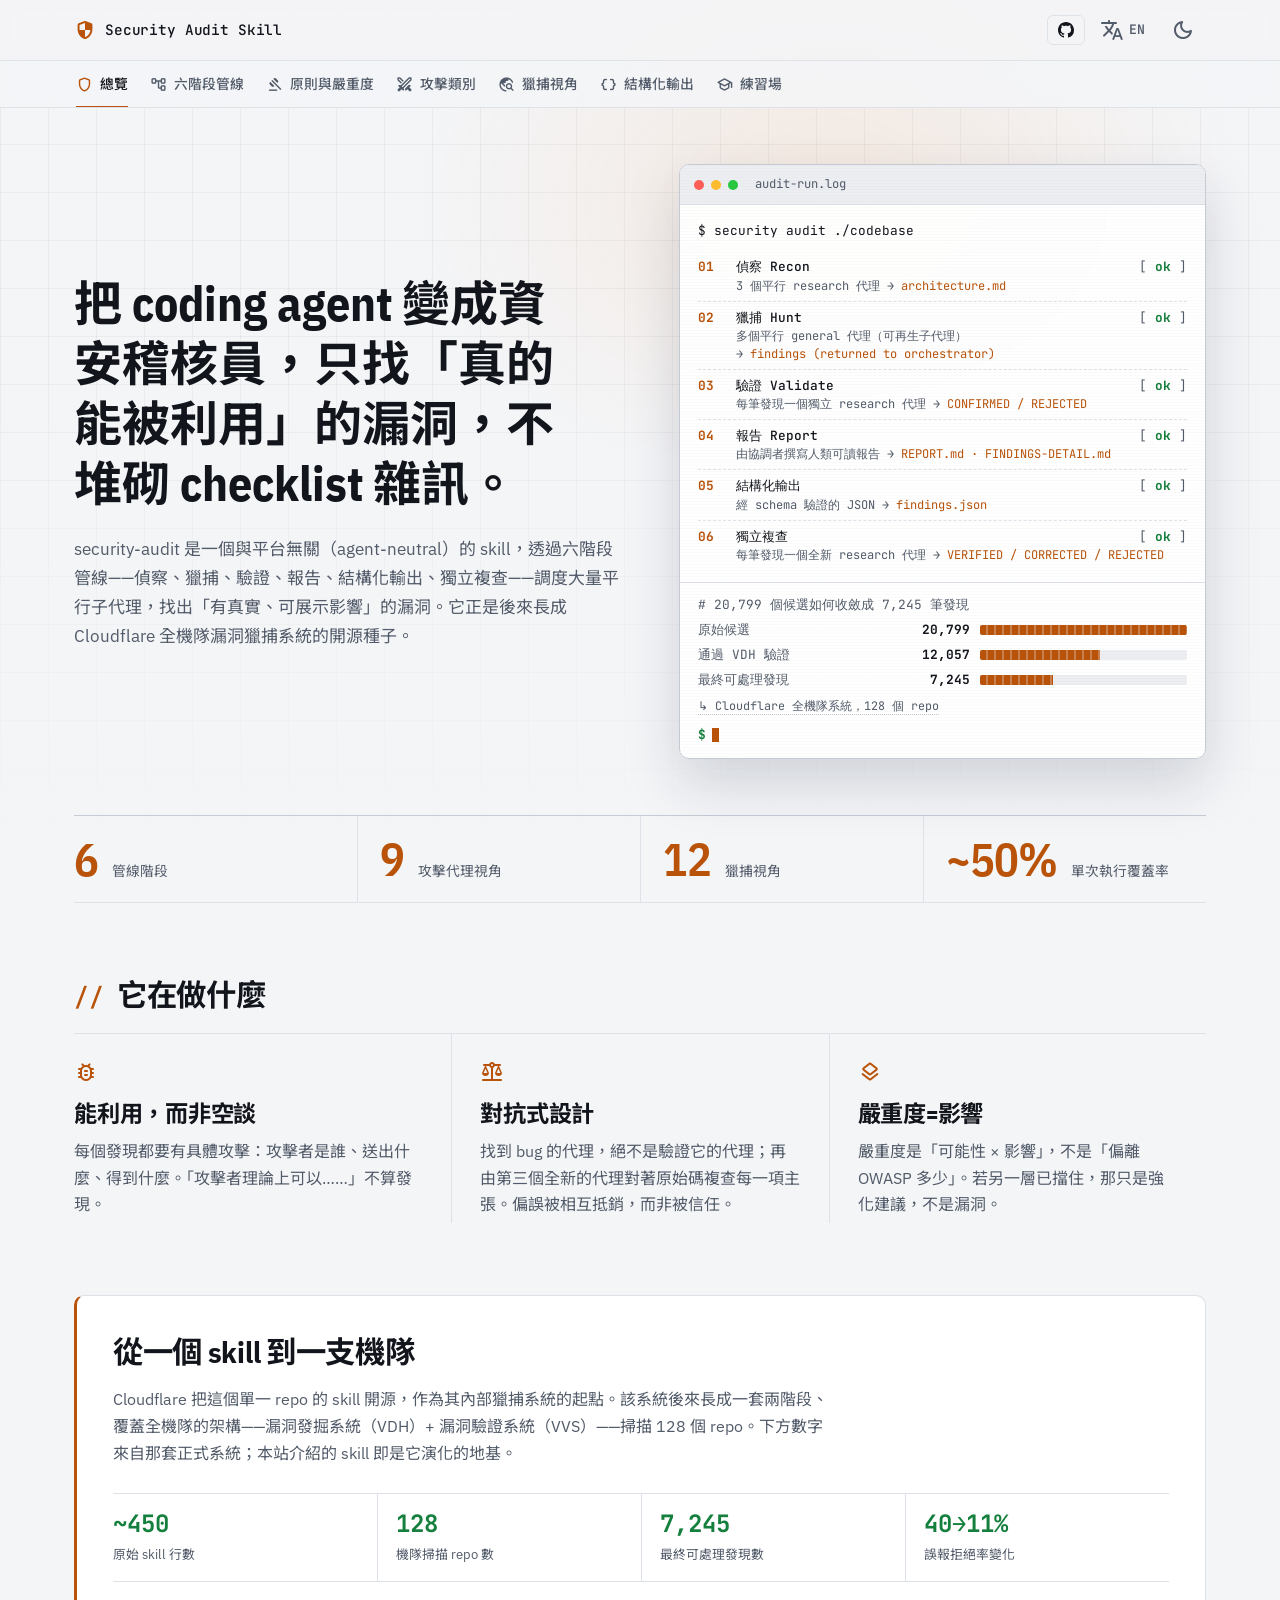
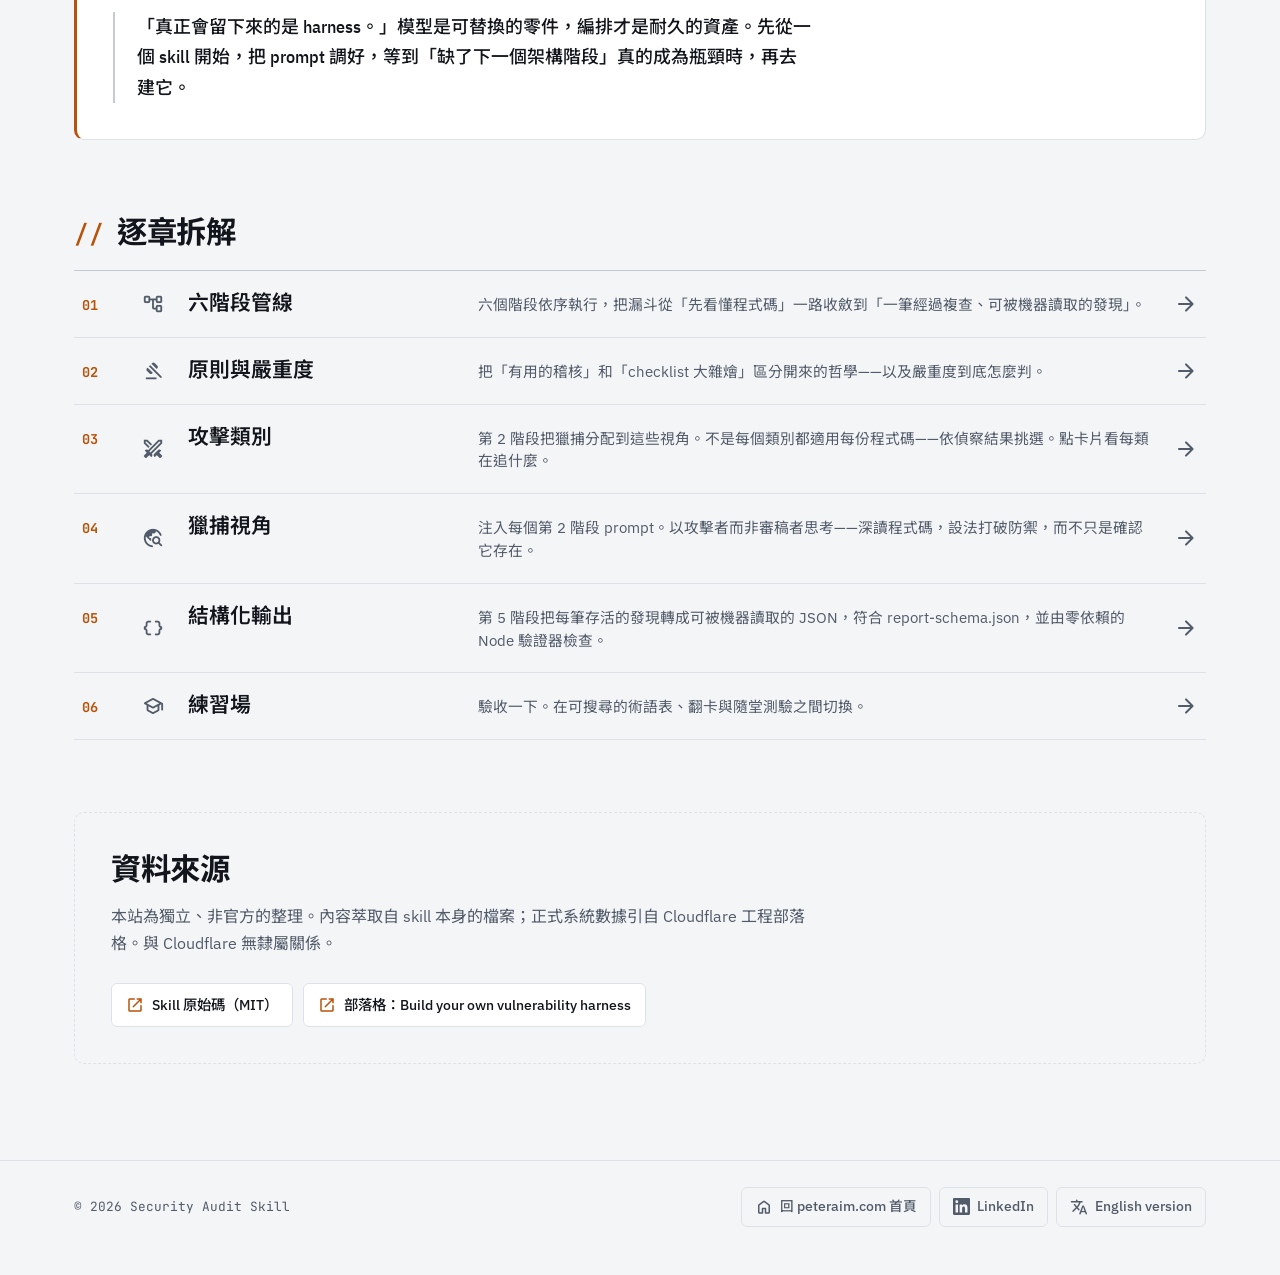
==== commit 2e4cf3b0: "fix: 重新產生靜態 HTML,中文 meta 描述改全形標點 <main id="page"> 裡的靜態內容依新版型重新輸出,沒開 JS 或搜尋引擎看到的 跟實際畫面一致;<main> 也直接帶上" ====
--- a/zh-Hant/index.html
+++ b/zh-Hant/index.html
@@ -49,8 +49,8 @@
 </head>
 <body data-page="home">
   <!-- shell.js injects the app bar, cross-page nav, footer and dialog around this -->
-  <main id="page">
-<section class="hero" data-item=""><div class="terminal" aria-hidden="true"><span class="terminal__dot"></span><span class="terminal__dot"></span><span class="terminal__dot"></span><code class="terminal__cmd">$ security audit ./codebase<span class="terminal__caret"></span></code></div><h1 class="hero__title">把 coding agent 變成資安稽核員,只找「真的能被利用」的漏洞,不堆砌 checklist 雜訊。</h1><p class="hero__lede">security-audit 是一個與平台無關(agent-neutral)的 skill,透過六階段管線——偵察、獵捕、驗證、報告、結構化輸出、獨立複查——調度大量平行子代理,找出「有真實、可展示影響」的漏洞。它正是後來長成 Cloudflare 全機隊漏洞獵捕系統的開源種子。</p></section><div class="statbar"><div class="statbar__item" data-item=""><b class="statbar__value" data-count="6">6</b><span class="statbar__label">管線階段</span></div><div class="statbar__item" data-item=""><b class="statbar__value" data-count="9">9</b><span class="statbar__label">攻擊代理視角</span></div><div class="statbar__item" data-item=""><b class="statbar__value" data-count="12">12</b><span class="statbar__label">獵捕視角</span></div><div class="statbar__item" data-item=""><b class="statbar__value" data-count="~50%">~50%</b><span class="statbar__label">單次執行覆蓋率</span></div></div><h2 class="section-label"><span class="section-label__hash">//</span> 它在做什麼</h2><div class="fbands"><div class="fband reveal is-in" data-item=""><div class="fband__inner"><span class="material-symbols-rounded fband__icon" aria-hidden="true">bug_report</span><div class="fband__text"><h3 class="fband__title">能利用,而非空談</h3><p class="fband__body">每個發現都要有具體攻擊:攻擊者是誰、送出什麼、得到什麼。「攻擊者理論上可以……」不算發現。</p></div></div></div><div class="fband reveal fband--alt is-in" data-item=""><div class="fband__inner"><span class="material-symbols-rounded fband__icon" aria-hidden="true">balance</span><div class="fband__text"><h3 class="fband__title">對抗式設計</h3><p class="fband__body">找到 bug 的代理,絕不是驗證它的代理;再由第三個全新的代理對著原始碼複查每一項主張。偏誤被相互抵銷,而非被信任。</p></div></div></div><div class="fband reveal is-in" data-item=""><div class="fband__inner"><span class="material-symbols-rounded fband__icon" aria-hidden="true">layers</span><div class="fband__text"><h3 class="fband__title">嚴重度=影響</h3><p class="fband__body">嚴重度是「可能性 × 影響」,不是「偏離 OWASP 多少」。若另一層已擋住,那只是強化建議,不是漏洞。</p></div></div></div></div><section class="band reveal is-in" data-item="" aria-labelledby="lineageH"><h2 class="band__title" id="lineageH">從一個 skill 到一支機隊</h2><p class="band__body">Cloudflare 把這個單一 repo 的 skill 開源,作為其內部獵捕系統的起點。該系統後來長成一套兩階段、覆蓋全機隊的架構——漏洞發掘系統(VDH)+ 漏洞驗證系統(VVS)——掃描 128 個 repo。下方數字來自那套正式系統;本站介紹的 skill 即是它演化的地基。</p><div class="funnel" data-item=""><div class="funnel__h">20,799 個候選如何收斂成 7,245 筆發現</div><div class="funnel__row"><span class="funnel__label">原始候選</span><div class="funnel__track"><div class="funnel__bar" style="width:100%"><span class="funnel__val">20,799</span></div></div></div><div class="funnel__row"><span class="funnel__label">通過 VDH 驗證</span><div class="funnel__track"><div class="funnel__bar" style="width:58%"><span class="funnel__val">12,057</span></div></div></div><div class="funnel__row"><span class="funnel__label">最終可處理發現</span><div class="funnel__track"><div class="funnel__bar" style="width:35%"><span class="funnel__val">7,245</span></div></div></div></div><div class="metricbar"><div class="metricbar__item"><b class="metricbar__value">~450</b><span class="metricbar__label">原始 skill 行數</span></div><div class="metricbar__item"><b class="metricbar__value">128</b><span class="metricbar__label">機隊掃描 repo 數</span></div><div class="metricbar__item"><b class="metricbar__value">7,245</b><span class="metricbar__label">最終可處理發現數</span></div><div class="metricbar__item"><b class="metricbar__value">40→11%</b><span class="metricbar__label">誤報拒絕率變化</span></div></div><blockquote class="quote">「真正會留下來的是 harness。」模型是可替換的零件,編排才是耐久的資產。先從一個 skill 開始,把 prompt 調好,等到「缺了下一個架構階段」真的成為瓶頸時,再去建它。</blockquote></section><h2 class="section-label"><span class="section-label__hash">//</span> 逐章拆解</h2><nav class="idxlist" aria-label="逐章拆解"><a class="idxrow reveal is-in" data-item="" href="pipeline.html" aria-label="六階段管線"><span class="idxrow__n">01</span><span class="material-symbols-rounded idxrow__icon" aria-hidden="true">account_tree</span><span class="idxrow__text"><b>六階段管線</b><span>六個階段依序執行,把漏斗從「先看懂程式碼」一路收斂到「一筆經過複查、可被機器讀取的發現」。</span></span><span class="material-symbols-rounded idxrow__go" aria-hidden="true">arrow_forward</span></a><a class="idxrow reveal is-in" data-item="" href="principles.html" aria-label="原則與嚴重度"><span class="idxrow__n">02</span><span class="material-symbols-rounded idxrow__icon" aria-hidden="true">gavel</span><span class="idxrow__text"><b>原則與嚴重度</b><span>把「有用的稽核」和「checklist 大雜燴」區分開來的哲學——以及嚴重度到底怎麼判。</span></span><span class="material-symbols-rounded idxrow__go" aria-hidden="true">arrow_forward</span></a><a class="idxrow reveal is-in" data-item="" href="attacks.html" aria-label="攻擊類別"><span class="idxrow__n">03</span><span class="material-symbols-rounded idxrow__icon" aria-hidden="true">swords</span><span class="idxrow__text"><b>攻擊類別</b><span>第 2 階段把獵捕分配到這些視角。不是每個類別都適用每份程式碼——依偵察結果挑選。點卡片看每類在追什麼。</span></span><span class="material-symbols-rounded idxrow__go" aria-hidden="true">arrow_forward</span></a><a class="idxrow reveal is-in" data-item="" href="hunting.html" aria-label="獵捕視角"><span class="idxrow__n">04</span><span class="material-symbols-rounded idxrow__icon" aria-hidden="true">travel_explore</span><span class="idxrow__text"><b>獵捕視角</b><span>注入每個第 2 階段 prompt。以攻擊者而非審稿者思考——深讀程式碼,設法打破防禦,而不只是確認它存在。</span></span><span class="material-symbols-rounded idxrow__go" aria-hidden="true">arrow_forward</span></a><a class="idxrow reveal is-in" data-item="" href="schema.html" aria-label="結構化輸出"><span class="idxrow__n">05</span><span class="material-symbols-rounded idxrow__icon" aria-hidden="true">data_object</span><span class="idxrow__text"><b>結構化輸出</b><span>第 5 階段把每筆存活的發現轉成可被機器讀取的 JSON,符合 report-schema.json,並由零依賴的 Node 驗證器檢查。</span></span><span class="material-symbols-rounded idxrow__go" aria-hidden="true">arrow_forward</span></a><a class="idxrow reveal is-in" data-item="" href="practice.html" aria-label="練習場"><span class="idxrow__n">06</span><span class="material-symbols-rounded idxrow__icon" aria-hidden="true">school</span><span class="idxrow__text"><b>練習場</b><span>驗收一下。在可搜尋的術語表、翻卡與隨堂測驗之間切換。</span></span><span class="material-symbols-rounded idxrow__go" aria-hidden="true">arrow_forward</span></a></nav><section class="band band--muted reveal is-in" data-item="" aria-labelledby="srcH"><h2 class="band__title" id="srcH">資料來源</h2><p class="band__body">本站為獨立、非官方的整理。內容萃取自 skill 本身的檔案;正式系統數據引自 Cloudflare 工程部落格。與 Cloudflare 無隸屬關係。</p><div class="srclinks"><a class="srclink" href="https://github.com/cloudflare/security-audit-skill" target="_blank" rel="noopener"><span class="material-symbols-rounded" aria-hidden="true">open_in_new</span><span>Skill 原始碼(MIT)</span></a><a class="srclink" href="https://blog.cloudflare.com/build-your-own-vulnerability-harness" target="_blank" rel="noopener"><span class="material-symbols-rounded" aria-hidden="true">open_in_new</span><span>部落格:Build your own vulnerability harness</span></a></div></section>
+  <main id="page" class="page page--home">
+<section class="hero" data-item=""><div class="hero__copy"><p class="hero__cmd" aria-hidden="true"><span class="hero__prompt">$</span> security audit ./codebase</p><h1 class="hero__title">把 coding agent 變成資安稽核員，只找「真的能被利用」的漏洞，不堆砌 checklist 雜訊。</h1><p class="hero__lede">security-audit 是一個與平台無關（agent-neutral）的 skill，透過六階段管線——偵察、獵捕、驗證、報告、結構化輸出、獨立複查——調度大量平行子代理，找出「有真實、可展示影響」的漏洞。它正是後來長成 Cloudflare 全機隊漏洞獵捕系統的開源種子。</p></div><figure class="runlog" aria-label="一次稽核的執行紀錄"><div class="runlog__bar" aria-hidden="true"><span class="terminal__dot"></span><span class="terminal__dot"></span><span class="terminal__dot"></span><span class="runlog__name">audit-run.log</span></div><ol class="runlog__body"><li class="log-line log-cmd" style="--i:11"><span class="log-cmd__text" style="--n:27">$ security audit ./codebase</span></li><li class="log-line log-phase" style="--i:0"><a class="log-phase__link" href="pipeline.html#stage-recon"><span class="log-n">01</span><span class="log-name">偵察 Recon</span><span class="log-ok" aria-hidden="true">ok</span><span class="log-meta">3 個平行 research 代理 <span class="log-out">architecture.md</span></span></a></li><li class="log-line log-phase" style="--i:1"><a class="log-phase__link" href="pipeline.html#stage-hunt"><span class="log-n">02</span><span class="log-name">獵捕 Hunt</span><span class="log-ok" aria-hidden="true">ok</span><span class="log-meta">多個平行 general 代理（可再生子代理） <span class="log-out">findings (returned to orchestrator)</span></span></a></li><li class="log-line log-phase" style="--i:2"><a class="log-phase__link" href="pipeline.html#stage-validate"><span class="log-n">03</span><span class="log-name">驗證 Validate</span><span class="log-ok" aria-hidden="true">ok</span><span class="log-meta">每筆發現一個獨立 research 代理 <span class="log-out">CONFIRMED / REJECTED</span></span></a></li><li class="log-line log-phase" style="--i:3"><a class="log-phase__link" href="pipeline.html#stage-report"><span class="log-n">04</span><span class="log-name">報告 Report</span><span class="log-ok" aria-hidden="true">ok</span><span class="log-meta">由協調者撰寫人類可讀報告 <span class="log-out">REPORT.md · FINDINGS-DETAIL.md</span></span></a></li><li class="log-line log-phase" style="--i:4"><a class="log-phase__link" href="pipeline.html#stage-structured"><span class="log-n">05</span><span class="log-name">結構化輸出</span><span class="log-ok" aria-hidden="true">ok</span><span class="log-meta">經 schema 驗證的 JSON <span class="log-out">findings.json</span></span></a></li><li class="log-line log-phase" style="--i:5"><a class="log-phase__link" href="pipeline.html#stage-verify"><span class="log-n">06</span><span class="log-name">獨立複查</span><span class="log-ok" aria-hidden="true">ok</span><span class="log-meta">每筆發現一個全新 research 代理 <span class="log-out">VERIFIED / CORRECTED / REJECTED</span></span></a></li><li class="log-line log-comment" style="--i:6"># 20,799 個候選如何收斂成 7,245 筆發現</li><li class="log-line log-bar" style="--i:7"><span class="log-bar__label">原始候選</span><span class="log-bar__val">20,799</span><span class="log-bar__track" aria-hidden="true"><span class="log-bar__fill" style="--w:100%"></span></span></li><li class="log-line log-bar" style="--i:8"><span class="log-bar__label">通過 VDH 驗證</span><span class="log-bar__val">12,057</span><span class="log-bar__track" aria-hidden="true"><span class="log-bar__fill" style="--w:58%"></span></span></li><li class="log-line log-bar" style="--i:9"><span class="log-bar__label">最終可處理發現</span><span class="log-bar__val">7,245</span><span class="log-bar__track" aria-hidden="true"><span class="log-bar__fill" style="--w:35%"></span></span></li><li class="log-line log-note" style="--i:10"><a href="#lineageH">Cloudflare 全機隊系統，128 個 repo</a></li><li class="log-line log-cmd log-cmd--idle" style="--i:12"><span>$</span><span class="terminal__caret"></span></li></ol></figure></section><div class="readout"><div class="readout__item" data-item=""><b class="readout__value">6</b><span class="readout__label">管線階段</span></div><div class="readout__item" data-item=""><b class="readout__value">9</b><span class="readout__label">攻擊代理視角</span></div><div class="readout__item" data-item=""><b class="readout__value">12</b><span class="readout__label">獵捕視角</span></div><div class="readout__item" data-item=""><b class="readout__value">~50%</b><span class="readout__label">單次執行覆蓋率</span></div></div><h2 class="section-label"><span class="section-label__hash">//</span> 它在做什麼</h2><div class="tenets"><div class="tenet" data-item=""><span class="material-symbols-rounded tenet__icon" aria-hidden="true">bug_report</span><h3 class="tenet__title">能利用，而非空談</h3><p class="tenet__body">每個發現都要有具體攻擊：攻擊者是誰、送出什麼、得到什麼。「攻擊者理論上可以……」不算發現。</p></div><div class="tenet" data-item=""><span class="material-symbols-rounded tenet__icon" aria-hidden="true">balance</span><h3 class="tenet__title">對抗式設計</h3><p class="tenet__body">找到 bug 的代理，絕不是驗證它的代理；再由第三個全新的代理對著原始碼複查每一項主張。偏誤被相互抵銷，而非被信任。</p></div><div class="tenet" data-item=""><span class="material-symbols-rounded tenet__icon" aria-hidden="true">layers</span><h3 class="tenet__title">嚴重度=影響</h3><p class="tenet__body">嚴重度是「可能性 × 影響」，不是「偏離 OWASP 多少」。若另一層已擋住，那只是強化建議，不是漏洞。</p></div></div><section class="band band--lineage" data-item="" aria-labelledby="lineageH"><h2 class="band__title" id="lineageH">從一個 skill 到一支機隊</h2><p class="band__body">Cloudflare 把這個單一 repo 的 skill 開源，作為其內部獵捕系統的起點。該系統後來長成一套兩階段、覆蓋全機隊的架構——漏洞發掘系統（VDH）+ 漏洞驗證系統（VVS）——掃描 128 個 repo。下方數字來自那套正式系統；本站介紹的 skill 即是它演化的地基。</p><div class="metricbar"><div class="metricbar__item"><b class="metricbar__value">~450</b><span class="metricbar__label">原始 skill 行數</span></div><div class="metricbar__item"><b class="metricbar__value">128</b><span class="metricbar__label">機隊掃描 repo 數</span></div><div class="metricbar__item"><b class="metricbar__value">7,245</b><span class="metricbar__label">最終可處理發現數</span></div><div class="metricbar__item"><b class="metricbar__value">40→11%</b><span class="metricbar__label">誤報拒絕率變化</span></div></div><blockquote class="quote">「真正會留下來的是 harness。」模型是可替換的零件，編排才是耐久的資產。先從一個 skill 開始，把 prompt 調好，等到「缺了下一個架構階段」真的成為瓶頸時，再去建它。</blockquote></section><h2 class="section-label"><span class="section-label__hash">//</span> 逐章拆解</h2><nav class="idxlist" aria-label="逐章拆解"><a class="idxrow" data-item="" href="pipeline.html"><span class="idxrow__n">01</span><span class="material-symbols-rounded idxrow__icon" aria-hidden="true">account_tree</span><b class="idxrow__title">六階段管線</b><span class="idxrow__desc">六個階段依序執行，把漏斗從「先看懂程式碼」一路收斂到「一筆經過複查、可被機器讀取的發現」。</span><span class="material-symbols-rounded idxrow__go" aria-hidden="true">arrow_forward</span></a><a class="idxrow" data-item="" href="principles.html"><span class="idxrow__n">02</span><span class="material-symbols-rounded idxrow__icon" aria-hidden="true">gavel</span><b class="idxrow__title">原則與嚴重度</b><span class="idxrow__desc">把「有用的稽核」和「checklist 大雜燴」區分開來的哲學——以及嚴重度到底怎麼判。</span><span class="material-symbols-rounded idxrow__go" aria-hidden="true">arrow_forward</span></a><a class="idxrow" data-item="" href="attacks.html"><span class="idxrow__n">03</span><span class="material-symbols-rounded idxrow__icon" aria-hidden="true">swords</span><b class="idxrow__title">攻擊類別</b><span class="idxrow__desc">第 2 階段把獵捕分配到這些視角。不是每個類別都適用每份程式碼——依偵察結果挑選。點卡片看每類在追什麼。</span><span class="material-symbols-rounded idxrow__go" aria-hidden="true">arrow_forward</span></a><a class="idxrow" data-item="" href="hunting.html"><span class="idxrow__n">04</span><span class="material-symbols-rounded idxrow__icon" aria-hidden="true">travel_explore</span><b class="idxrow__title">獵捕視角</b><span class="idxrow__desc">注入每個第 2 階段 prompt。以攻擊者而非審稿者思考——深讀程式碼，設法打破防禦，而不只是確認它存在。</span><span class="material-symbols-rounded idxrow__go" aria-hidden="true">arrow_forward</span></a><a class="idxrow" data-item="" href="schema.html"><span class="idxrow__n">05</span><span class="material-symbols-rounded idxrow__icon" aria-hidden="true">data_object</span><b class="idxrow__title">結構化輸出</b><span class="idxrow__desc">第 5 階段把每筆存活的發現轉成可被機器讀取的 JSON，符合 report-schema.json，並由零依賴的 Node 驗證器檢查。</span><span class="material-symbols-rounded idxrow__go" aria-hidden="true">arrow_forward</span></a><a class="idxrow" data-item="" href="practice.html"><span class="idxrow__n">06</span><span class="material-symbols-rounded idxrow__icon" aria-hidden="true">school</span><b class="idxrow__title">練習場</b><span class="idxrow__desc">驗收一下。在可搜尋的術語表、翻卡與隨堂測驗之間切換。</span><span class="material-symbols-rounded idxrow__go" aria-hidden="true">arrow_forward</span></a></nav><section class="band band--muted" data-item="" aria-labelledby="srcH"><h2 class="band__title" id="srcH">資料來源</h2><p class="band__body">本站為獨立、非官方的整理。內容萃取自 skill 本身的檔案；正式系統數據引自 Cloudflare 工程部落格。與 Cloudflare 無隸屬關係。</p><div class="srclinks"><a class="srclink" href="https://github.com/cloudflare/security-audit-skill" target="_blank" rel="noopener"><span class="material-symbols-rounded" aria-hidden="true">open_in_new</span><span>Skill 原始碼（MIT）</span></a><a class="srclink" href="https://blog.cloudflare.com/build-your-own-vulnerability-harness" target="_blank" rel="noopener"><span class="material-symbols-rounded" aria-hidden="true">open_in_new</span><span>部落格：Build your own vulnerability harness</span></a></div></section>
 </main>
 
   <script src="../data/data.js"></script>
